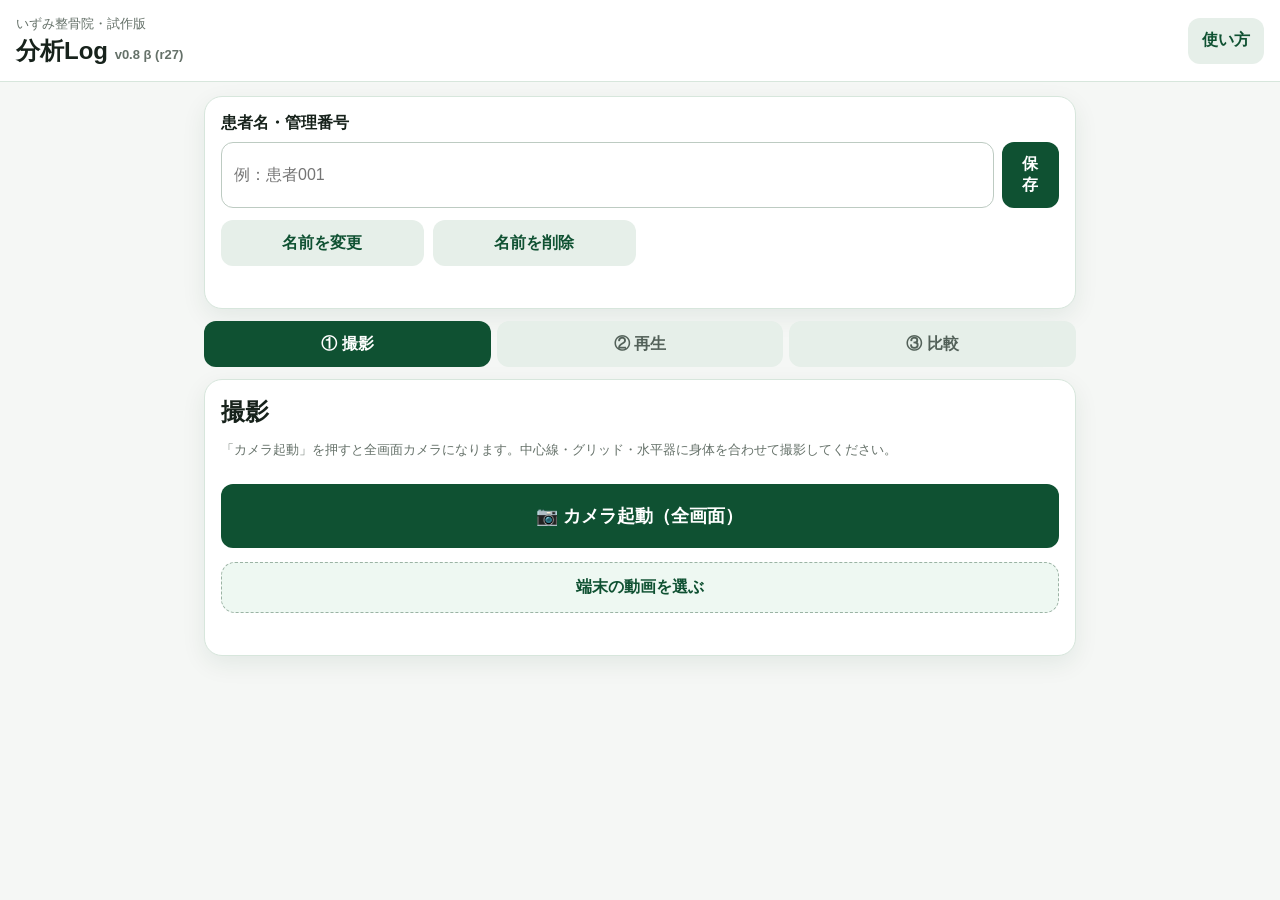
==== index .html @ 7aaed688 "Add files via upload" ====
<!doctype html>
<html lang="ja">
<head>
  <meta charset="utf-8">
  <meta name="viewport" content="width=device-width,initial-scale=1,viewport-fit=cover,maximum-scale=1">
  <meta name="theme-color" content="#0f5132">
  <title>分析Log v0.3</title>
  <style>
/* ===== 分析Log v0.3 ===== */
:root{
  --green:#0f5132;
  --green-soft:#e6efe9;
  --line:#d7e6dc;
  --bg:#f5f7f5;
  --ink:#17221b;
  --muted:#657169;
  --red:#c9362b;
  --guide:#ffed00;      /* 中心線（黄色） */
  --grid:rgba(255,255,255,.55); /* 補助グリッド */
}
*{box-sizing:border-box}
html,body{overscroll-behavior:none}
body{margin:0;font-family:-apple-system,BlinkMacSystemFont,"Yu Gothic",sans-serif;background:var(--bg);color:var(--ink)}

header{position:sticky;top:0;z-index:5;display:flex;justify-content:space-between;align-items:center;
  padding:14px 16px;background:#fff;border-bottom:1px solid var(--line)}
header small{color:var(--muted)}
h1{margin:2px 0 0;font-size:24px}
h1 span{font-size:13px;color:var(--muted)}
h2{margin:0 0 6px}
h3{margin:0}

button{border:0;border-radius:12px;padding:12px 14px;min-height:46px;background:var(--green);color:#fff;font-weight:700;font:inherit;font-weight:700;cursor:pointer}
button:disabled{opacity:.45}
.sub{background:var(--green-soft);color:var(--green)}
.red{background:var(--red)}
.full{width:100%;margin:12px 0 0}
.big{min-height:64px;font-size:18px}

/* 全画面カメラ */
.camView{position:fixed;inset:0;z-index:20;background:#000;display:flex;flex-direction:column;color:#fff}
.camView[hidden]{display:none}
.camStage{position:relative;flex:1;min-height:0;overflow:hidden;background:#000}
.camStage video{width:100%;height:100%;object-fit:contain;display:block}
.camTools{padding:12px;padding-bottom:calc(12px + env(safe-area-inset-bottom));background:#0f1a13;border-top:1px solid #24352b}
.camTools .segmented>span{color:#9db3a6}
.camTools .segmented button{background:#1b2a21;color:#cfe6d8}
.camTools .segmented button.on{background:var(--green);color:#fff}
.camTools .sub{background:#1b2a21;color:#cfe6d8}
.camTools #levelToggle.on{background:var(--green);color:#fff}

/* 全画面プレイヤー */
.playView{position:fixed;inset:0;z-index:20;background:#000;display:flex;flex-direction:column;color:#fff}
.playView[hidden]{display:none}
.playView .camStage video{width:100%;height:100%;object-fit:contain;background:#000}
.playCtrls{display:flex;align-items:center;gap:8px;margin-bottom:10px}
.playCtrls .spd{margin:0;color:#cfe6d8;font-size:13px;display:flex;align-items:center;gap:6px;white-space:nowrap}
.playCtrls .spd select{width:auto;padding:8px}
.playCtrls .sub{flex:1;background:#1b2a21;color:#cfe6d8}
.time{font-variant-numeric:tabular-nums;font-weight:700}

/* 全画面比較 */
.compareView{position:fixed;inset:0;z-index:20;background:#0b120e;display:flex;flex-direction:column;color:#fff}
.compareView[hidden]{display:none}
.compareFS{flex:1;min-height:0;display:flex;gap:6px;padding:8px}
.compareFS[hidden],.ovStage[hidden],.swStage[hidden]{display:none}
.cmpBody{flex:1;min-height:0;position:relative;display:flex}
.cmpBody>[data-view]{flex:1;min-height:0}

/* 重ね（透過） */
.ovStage{position:relative;background:#000;margin:8px;border-radius:10px;overflow:hidden}
.ovStage img{position:absolute;inset:0;width:100%;height:100%;object-fit:contain}
#ovAfter{opacity:.5}
.ovCtrl{display:flex;align-items:center;gap:10px;margin-bottom:8px;color:#cfe6d8;font-weight:700;font-size:13px}
#ovSlider{-webkit-appearance:none;appearance:none;flex:1;height:34px;background:transparent}
#ovSlider::-webkit-slider-runnable-track{height:6px;border-radius:6px;background:#2b3d33}
#ovSlider::-webkit-slider-thumb{-webkit-appearance:none;width:28px;height:28px;margin-top:-11px;border-radius:50%;background:var(--green);border:3px solid #fff}
#ovSlider::-moz-range-thumb{width:28px;height:28px;border-radius:50%;background:var(--green);border:3px solid #fff}

/* スライダー比較 */
.swStage{position:relative;background:#000;margin:8px;border-radius:10px;overflow:hidden;touch-action:none}
.swStage img{position:absolute;inset:0;width:100%;height:100%;object-fit:contain}
#swAfter{clip-path:inset(0 50% 0 0)}
.swHandle{position:absolute;top:0;bottom:0;left:50%;width:3px;background:#fff;transform:translateX(-50%);box-shadow:0 0 0 1px rgba(0,0,0,.4)}
.swHandle span{position:absolute;top:50%;left:50%;transform:translate(-50%,-50%);background:#fff;color:var(--green);font-weight:900;border-radius:999px;width:36px;height:36px;display:grid;place-items:center;box-shadow:0 1px 4px rgba(0,0,0,.4)}
.swTag{position:absolute;top:8px;padding:2px 8px;border-radius:8px;background:rgba(0,0,0,.6);color:#fff;font-size:12px;font-weight:700}
.swTagL{left:8px}
.swTagR{right:8px}
.cmpCtrl{padding:10px 12px;padding-bottom:calc(10px + env(safe-area-inset-bottom));background:#0f1a13;border-top:1px solid #24352b}
.compareFS figure{flex:1;min-width:0;margin:0;display:flex;flex-direction:column}
.compareFS figcaption{text-align:center;font-weight:700;padding:4px;font-size:13px;color:#cfe6d8}
.compareFS figcaption span{color:#7fd6a3;font-size:12px}
.fsImg{flex:1;min-height:0;position:relative;background:#000;border-radius:10px;display:grid;place-items:center;overflow:hidden}
.fsImg img{width:100%;height:100%;object-fit:contain;display:none}
.fsImg span{color:#6b7d72}
.fsHint{text-align:center;color:#7f9488;margin:0 0 8px}

main{width:min(900px,100%);margin:auto;padding:14px 14px 80px}
.card{background:#fff;border:1px solid var(--line);border-radius:18px;padding:16px;margin-bottom:12px;box-shadow:0 8px 24px rgba(14,61,37,.08)}
label{display:block;font-weight:700;margin:0 0 8px}
.row{display:flex;gap:8px}
input,select,textarea{width:100%;border:1px solid #bdcbc2;border-radius:12px;padding:12px;font:inherit;background:#fff}
.msg{color:var(--green);font-size:13px;min-height:18px;margin:8px 0 0}
.hint{color:var(--muted);font-size:12px;margin:8px 0}
p{color:var(--muted);font-size:13px}

nav#tabs{display:grid;grid-template-columns:repeat(3,1fr);gap:6px;margin-bottom:12px}
.tab{background:var(--green-soft);color:#536159}
.tab.active{background:var(--green);color:#fff}

.panel{display:none}
.panel.active{display:block}

/* ステージ（動画・カメラ・画像の枠） */
.stage{position:relative;overflow:hidden;border-radius:16px;background:#111;aspect-ratio:3/4;max-height:62vh}
.stage video{width:100%;height:100%;object-fit:contain;display:block}
.overlay{position:absolute;left:10px;right:10px;bottom:12px;background:rgba(0,0,0,.65);color:#fff;padding:8px;border-radius:10px;text-align:center;font-size:13px}

/* ガイド（中心線・グリッド）共通。JSで .guides の中に線を描画 */
.guides{position:absolute;inset:0;pointer-events:none}
.guides .gl{position:absolute;background:var(--grid)}
.guides .gl.v{top:0;width:1px;height:100%}
.guides .gl.h{left:0;height:1px;width:100%}
.guides .center{background:var(--guide);box-shadow:0 0 0 .5px rgba(0,0,0,.35)}
.guides .center.v{width:2px}
.guides .center.h{height:2px}
.guides .knob{position:absolute;width:14px;height:14px;border-radius:50%;background:var(--guide);border:2px solid #111}

.grid{display:grid;grid-template-columns:repeat(2,1fr);gap:9px;margin-top:12px}
.capDate{text-align:center;font-weight:700;color:var(--green);font-size:12px;margin:0 0 8px;min-height:16px}
.tapHint{display:inline-block;margin-top:2px;color:var(--green);font-weight:700}
.filterRow{display:flex;align-items:center;gap:8px;font-weight:700;font-size:13px;color:var(--muted);margin:0 0 8px}
.filterRow input{width:20px;height:20px}
.shot .who{color:var(--green);font-weight:700}

.segmented{display:flex;align-items:center;gap:6px;margin-top:12px;flex-wrap:wrap}
.segmented>span{font-weight:700;font-size:13px;color:var(--muted);margin-right:2px}
.segmented button{flex:1;min-width:64px;min-height:40px;padding:8px;background:var(--green-soft);color:var(--green)}
.segmented button.on{background:var(--green);color:#fff}

.upload{display:block;margin-top:14px;padding:14px;border:1px dashed #9bb3a4;border-radius:14px;text-align:center;background:#eef8f2;color:var(--green);font-weight:700}
.levelBadge{position:absolute;top:8px;right:10px;background:rgba(0,0,0,.6);color:#fff;font-weight:700;font-size:13px;padding:3px 8px;border-radius:8px;font-variant-numeric:tabular-nums}
#levelToggle.on{background:var(--green);color:#fff}
.upload input{display:none}

.shotsHead{display:flex;justify-content:space-between;align-items:center;margin-top:18px}
.pill{background:var(--green-soft);color:var(--green);border-radius:999px;padding:4px 10px;font-size:12px;font-weight:700}
.shots{display:grid;grid-template-columns:repeat(2,1fr);gap:10px;margin-top:6px}
.shot{border:1px solid var(--line);border-radius:14px;padding:8px;background:#f9fbfa}
.shot img{width:100%;height:min(38vh,300px);object-fit:contain;background:#111;border-radius:10px;display:block;cursor:pointer}
.shot .cap{margin:6px 0;font-size:12px;color:var(--muted)}
.shot .edited{color:var(--green);font-weight:700}
.shotBtns{display:grid;grid-template-columns:1fr 1fr;gap:6px}
.shotBtns button{min-height:38px;padding:7px;font-size:12px}
.shotBtns .editBtn{grid-column:1/-1;background:var(--green)}
.shotBtns .delete{grid-column:1/-1;background:#f4e7e5;color:#a52b23}

.compare{display:grid;grid-template-columns:1fr 1fr;gap:10px}
.compare h3{text-align:center;margin-bottom:6px}
.photo{aspect-ratio:3/4;background:#eef1ef;border-radius:14px;display:grid;place-items:center;overflow:hidden;margin-bottom:8px}
.photo img{width:100%;height:100%;object-fit:contain;display:none}
.compare button{width:100%}

dialog{width:min(500px,calc(100% - 28px));border:0;border-radius:18px;padding:20px}
dialog::backdrop{background:rgba(0,0,0,.4)}

/* ===== 編集モード（全画面） ===== */
.editor{position:fixed;inset:0;z-index:20;background:#0b120e;color:#fff;display:flex;flex-direction:column}
.editor[hidden]{display:none}   /* 非表示のときは必ず隠す（display:flexより優先させる） */
.editorBar{display:flex;align-items:center;justify-content:space-between;gap:8px;padding:10px 12px;
  padding-top:calc(10px + env(safe-area-inset-top));background:#0f1a13;border-bottom:1px solid #24352b}
.editorBar #edTitle{font-weight:700}
.editStage{position:relative;flex:1;min-height:42vh;overflow:hidden;background:#000;touch-action:none}
.editImgWrap{position:absolute;inset:0;display:grid;place-items:center;will-change:transform}
.editImgWrap img{max-width:100%;max-height:100%;-webkit-user-select:none;user-select:none;pointer-events:none}
.editStage .guides .center{cursor:grab}
.measureLayer{position:absolute;inset:0;pointer-events:none;overflow:visible}
.measureLayer line{stroke:#39d353;stroke-width:2}
.measureLayer circle{fill:#39d353;stroke:#0b120e;stroke-width:2}
#drawLayer line,#drawLayer polyline,#drawLayer path,#drawLayer circle,#drawLayer ellipse{fill:none}
#drawLayer text{font-weight:700}
#aiLayer line{stroke:#0a84ff;stroke-width:3;stroke-linecap:round;opacity:.9}
#aiLayer circle{fill:#ffd60a;stroke:#0a84ff;stroke-width:2}
.aiRow{display:grid;grid-template-columns:repeat(2,1fr);gap:8px;margin:10px 0}
.aiRow .span2{grid-column:1/-1}
.aiRow #aiEdit.on{background:var(--green);color:#fff}
#aiLayer .handle{fill:#fff;stroke:#0a84ff;stroke-width:3}
.aiRow button{min-height:44px;padding:8px;font-size:14px}
.aiOut{background:#12241a;border:1px solid #24352b;border-radius:12px;padding:10px 12px;margin-bottom:8px;color:#eafff0;font-size:13px;line-height:1.7;max-height:20vh;overflow-y:auto}
.aiOut[hidden]{display:none}
.aiOut b{color:#7fd6a3}
.aiOut .note{display:block;margin-top:6px;color:#9db3a6;font-size:11px;font-weight:400}
.aiOut .warn{display:block;margin-bottom:6px;padding:6px 8px;border-radius:8px;background:#3a2a12;color:#ffd60a;font-size:12px}
.drawOpts{display:flex;align-items:center;gap:8px;flex-wrap:wrap;margin:8px 0}
.drawOpts .sw{width:30px;height:30px;border-radius:50%;border:2px solid #24352b;box-sizing:border-box}
.drawOpts .sw.on{border-color:#fff;box-shadow:0 0 0 2px var(--green)}
.drawOpts #drawWidth{width:auto;padding:8px}
.drawOpts .sub{flex:1;min-width:80px}
.measureOut{margin:6px 0;min-height:20px;color:#eafff0;font-weight:700;background:#12241a;border:1px solid #24352b;border-radius:10px;padding:8px 10px;text-align:center}
.measureOut:empty{display:none}
.editorTools{padding:12px;padding-bottom:calc(12px + env(safe-area-inset-bottom));background:#0f1a13;border-top:1px solid #24352b;max-height:52vh;overflow-y:auto}
.editorTools .segmented>span{color:#9db3a6}
.editorTools .segmented button{background:#1b2a21;color:#cfe6d8}
.editorTools .segmented button.on{background:var(--green);color:#fff}
.editorTools .grid{grid-template-columns:repeat(3,1fr)}
.editorTools .sub{background:#1b2a21;color:#cfe6d8}
.editorTools .hint{color:#9db3a6}
.editorTools .msg{color:#7fd6a3}

@media(min-width:700px){
  .stage{aspect-ratio:16/9}
  .grid{grid-template-columns:repeat(4,1fr)}
  .shots{grid-template-columns:repeat(4,1fr)}
  .editorTools{max-width:900px;margin:0 auto;width:100%}
}
@media (prefers-reduced-motion: reduce){*{transition:none!important}}

/* ===== レポート（印刷・PDF） ===== */
.reportView{position:fixed;inset:0;z-index:22;background:#3a423d;display:flex;flex-direction:column}
.reportView[hidden]{display:none}
.reportScroll{flex:1;min-height:0;overflow-y:auto;padding:14px;-webkit-overflow-scrolling:touch}
.reportPage{width:min(760px,100%);margin:0 auto;background:#fff;color:#111;border-radius:8px;padding:22px 24px;box-shadow:0 8px 30px rgba(0,0,0,.35)}
.rHead{display:flex;justify-content:space-between;align-items:flex-start;gap:12px;border-bottom:2px solid var(--green);padding-bottom:10px;margin-bottom:16px}
.rClinic{font-size:13px;color:#555;font-weight:700}
.rHead h1{font-size:21px;margin:2px 0 0;color:var(--green)}
.rMeta{font-size:13px;text-align:right;line-height:1.9;color:#333}
.rImgs{display:flex;gap:14px}
.rImgs figure{flex:1;min-width:0;margin:0}
.rImgs figcaption{font-weight:700;font-size:13px;margin-bottom:5px;color:#111}
.rImgs figcaption span{color:#666;font-weight:400;font-size:11px}
.rBox{position:relative;background:#f0f2f0;border:1px solid #ddd;border-radius:6px;display:grid;place-items:center;overflow:hidden;aspect-ratio:3/4}
.rBox img{width:100%;height:100%;object-fit:contain;display:none}
.rBox span{color:#999;font-size:12px}
.rSec{margin-top:16px}
.rSec h2{font-size:14px;color:var(--green);border-left:4px solid var(--green);padding-left:8px;margin:0 0 8px}
.rCols{display:flex;gap:14px}
.rCols>div{flex:1;min-width:0}
.rCols h3{font-size:12px;margin:0 0 4px;color:#444}
.rAi{font-size:12px;line-height:1.8;color:#222;background:#f6f8f6;border:1px solid #e2e8e4;border-radius:6px;padding:8px 10px;min-height:40px}
.rAi b{color:var(--green)}
.rAi .note,.rAi .warn{display:block;color:#777;font-size:10px;margin-top:4px}
.rMemo{font-size:13px;line-height:1.9;color:#222;white-space:pre-wrap;border:1px solid #e2e8e4;border-radius:6px;padding:10px;min-height:60px;margin:0}
.rFoot{margin-top:16px;padding-top:8px;border-top:1px solid #ddd;font-size:10px;color:#888;text-align:center}
.bkHead{margin-top:22px;padding-top:16px;border-top:1px solid var(--line)}

@media print{
  body>*:not(#reportView){display:none!important}
  .noprint{display:none!important}
  .reportView{position:static!important;display:block!important;background:#fff}
  .reportScroll{overflow:visible!important;padding:0!important}
  .reportPage{width:100%!important;box-shadow:none!important;border-radius:0!important;padding:0!important}
  .rBox{aspect-ratio:auto;height:78mm}
  @page{margin:12mm}
}

/* cm基準の表示と入力欄 */
.scaleBar{display:flex;align-items:center;justify-content:space-between;gap:8px;margin:8px 0;font-size:12px;font-weight:700;color:#9db3a6}
.scaleBar.on{color:#7fd6a3}
.scaleBar button{min-height:34px;padding:6px 10px;font-size:12px;flex:0 0 auto}
.scaleInput{background:#12241a;border:1px solid var(--green);border-radius:12px;padding:10px 12px;margin-bottom:8px}
.scaleInput[hidden]{display:none}
.scaleInput label{color:#eafff0;font-size:13px}
.scaleInput .row{align-items:center;gap:6px}
.scaleInput input{flex:1;min-width:80px}
.scaleInput .unit{color:#cfe6d8;font-weight:700}
.scaleInput button{flex:0 0 auto;min-height:44px}
.scaleInput .hint{color:#9db3a6;margin:6px 0 0}

/* 患者履歴 */
.historyView{position:fixed;inset:0;z-index:21;background:#0b120e;color:#fff;display:flex;flex-direction:column}
.historyView[hidden]{display:none}
.histPick{padding:10px 12px;background:#0f1a13;border-bottom:1px solid #24352b}
.histPick select{background:#1b2a21;color:#fff;border-color:#2b3d33}
.histBody{flex:1;min-height:0;overflow-y:auto;padding:12px;-webkit-overflow-scrolling:touch}
.histDay{margin-bottom:18px}
.histDate{position:sticky;top:-12px;background:#0b120e;padding:6px 0;font-weight:700;color:#7fd6a3;font-size:14px;border-bottom:1px solid #24352b;margin-bottom:8px}
.histDate span{color:#9db3a6;font-weight:400;font-size:12px;margin-left:6px}
.histRow{display:grid;grid-template-columns:repeat(auto-fill,minmax(120px,1fr));gap:10px}
.histItem{background:#12241a;border:1px solid #24352b;border-radius:12px;padding:8px}
.histItem img{width:100%;height:150px;object-fit:contain;background:#000;border-radius:8px;display:block;cursor:pointer}
.histItem .t{font-size:11px;color:#9db3a6;margin:6px 0 6px;text-align:center}
.histItem .bs{display:grid;grid-template-columns:1fr 1fr;gap:6px}
.histItem .bs button{min-height:36px;padding:6px;font-size:12px}
.histEmpty{color:#9db3a6;text-align:center;padding:30px 10px}
.histBadge{display:inline-block;background:var(--green);color:#fff;border-radius:6px;font-size:10px;padding:1px 6px;margin-left:4px}

</style>
</head>
<body>
  <header>
    <div>
      <small>いずみ整骨院・試作版</small>
      <h1>分析Log <span>v0.8 β (r27)</span></h1>
    </div>
    <button id="help" class="sub">使い方</button>
  </header>

  <main>
    <!-- 患者 -->
    <section class="card">
      <label for="patient">患者名・管理番号</label>
      <div class="row">
        <input id="patient" list="patientList" placeholder="例：患者001" autocomplete="off">
        <button id="savePatient">保存</button>
      </div>
      <datalist id="patientList"></datalist>
      <div class="grid">
        <button id="renamePatient" class="sub">名前を変更</button>
        <button id="deletePatient" class="sub">名前を削除</button>
      </div>
      <p id="patientMsg" class="msg"></p>
    </section>

    <!-- タブ -->
    <nav id="tabs">
      <button class="tab active" data-id="record">① 撮影</button>
      <button class="tab" data-id="review">② 再生</button>
      <button class="tab" data-id="compare">③ 比較</button>
    </nav>

    <!-- ① 撮影 -->
    <section id="record" class="panel active card">
      <h2>撮影</h2>
      <p>「カメラ起動」を押すと全画面カメラになります。中心線・グリッド・水平器に身体を合わせて撮影してください。</p>
      <button id="startCamera" class="full big">📷 カメラ起動（全画面）</button>
      <label class="upload">端末の動画を選ぶ
        <input id="upload" type="file" accept="video/*" capture="environment">
      </label>
      <p id="recordMsg" class="msg"></p>
    </section>

    <!-- ② 再生 -->
    <section id="review" class="panel card">
      <h2>再生・静止画切り出し</h2>
      <div id="reviewStage" class="stage">
        <video id="video" controls playsinline preload="auto"></video>
      </div>
      <button id="openPlay" class="full big">▶ 全画面で再生・切り出し</button>
      <p class="hint">下の再生バーを指でなぞると場面を選べます。細かい調整は「1コマ戻す／進める」で。</p>
      <label>再生速度
        <select id="speed">
          <option value=".25">0.25倍</option>
          <option value=".5">0.5倍</option>
          <option value=".75">0.75倍</option>
          <option value="1" selected>1.0倍</option>
        </select>
      </label>
      <div class="grid">
        <button id="back" class="sub">◀ 1コマ戻す</button>
        <button id="forward" class="sub">1コマ進める ▶</button>
      </div>
      <button id="captureBtn" class="full">この場面を静止画に追加</button>
      <canvas id="canvas" hidden></canvas>
      <p id="reviewMsg" class="msg"></p>
    </section>

    <!-- ③ 比較 -->
    <section id="compare" class="panel card">
      <h2>Before / After</h2>
      <p>下の一覧の「Before」「After」から設定できます。編集した画像はそのまま反映されます。</p>
      <div class="compare">
        <div>
          <h3>Before</h3>
          <div class="photo"><img id="before" alt="Before"><span id="beforeEmpty">画像なし</span></div>
          <p id="beforeCap" class="capDate"></p>
          <button id="dlBefore" class="sub" disabled>画像を保存</button>
        </div>
        <div>
          <h3>After</h3>
          <div class="photo"><img id="after" alt="After"><span id="afterEmpty">画像なし</span></div>
          <p id="afterCap" class="capDate"></p>
          <button id="dlAfter" class="sub" disabled>画像を保存</button>
        </div>
      </div>
      <button id="swap" class="sub full">左右を入れ替える</button>
      <button id="openCompareFS" class="full big">⛶ 全画面で比較する</button>
      <button id="openReport" class="full big">📄 レポートを作る（印刷・PDF）</button>
      <button id="openHistory" class="full big">📁 患者の履歴を見る</button>
      <label for="memo">所見メモ
        <textarea id="memo" rows="5" placeholder="例：右肩の挙上が改善"></textarea>
      </label>
      <button id="saveMemo">メモを保存</button>
      <p id="memoMsg" class="msg"></p>

      <div class="shotsHead">
        <h3>切り出した静止画</h3>
        <span id="shotCount" class="pill">0枚</span>
      </div>
      <p class="hint">画像をタップすると編集画面が開きます。撮影のたびに下へ貯まっていきます。</p>
      <label class="filterRow"><input type="checkbox" id="filterPatient"> 上の患者名と一致するものだけ表示</label>
      <div id="shotGallery" class="shots"></div>
      <button id="clearShots" class="sub full">一覧を空にする</button>

      <h3 class="bkHead">バックアップ</h3>
      <p>すべての静止画・設定をファイルに書き出せます。端末を替えるときや、消えてしまう前の保険にお使いください。</p>
      <button id="exportAll" class="full">💾 ファイルに書き出す</button>
      <label class="upload">📂 ファイルから読み込む
        <input id="importAll" type="file" accept="application/json,.json">
      </label>
      <p id="backupMsg" class="msg"></p>
    </section>
  </main>

  <!-- 全画面プレイヤー（再生・切り出し） -->
  <div id="playView" class="playView" hidden>
    <div class="editorBar top">
      <button id="playClose" class="sub">閉じる</button>
      <span>再生・切り出し</span>
      <span id="playTime" class="time">0:00.00</span>
    </div>
    <div id="playStage" class="camStage"></div>
    <div class="camTools">
      <div class="playCtrls">
        <label class="spd">速度
          <select id="speed2">
            <option value=".25">0.25倍</option>
            <option value=".5">0.5倍</option>
            <option value=".75">0.75倍</option>
            <option value="1" selected>1.0倍</option>
          </select>
        </label>
        <button id="back2" class="sub">◀ 1コマ</button>
        <button id="forward2" class="sub">1コマ ▶</button>
      </div>
      <button id="capture2" class="full big">■ この場面を切り出し</button>
      <p id="play2Msg" class="msg"></p>
    </div>
  </div>

  <!-- 患者履歴 -->
  <div id="historyView" class="historyView" hidden>
    <div class="editorBar top">
      <button id="historyClose" class="sub">閉じる</button>
      <span>患者の履歴</span>
      <span id="historyCount" class="time"></span>
    </div>
    <div class="histPick">
      <select id="histPatient" aria-label="患者を選ぶ"></select>
    </div>
    <div id="histBody" class="histBody"></div>
    <p class="hint fsHint">画像をタップ → Before / After に設定できます</p>
  </div>

  <!-- レポート（印刷・PDF） -->
  <div id="reportView" class="reportView" hidden>
    <div class="editorBar top noprint">
      <button id="reportClose" class="sub">閉じる</button>
      <button id="editClinic" class="sub">院名</button>
      <button id="reportPrint">印刷 / PDF</button>
    </div>
    <div class="reportScroll">
      <div class="reportPage">
        <header class="rHead">
          <div>
            <div class="rClinic" id="rClinic">いずみ整骨院</div>
            <h1>姿勢分析レポート</h1>
          </div>
          <div class="rMeta">
            <div>患者名：<b id="rPatient">—</b></div>
            <div>作成日：<span id="rDate"></span></div>
          </div>
        </header>
        <section class="rImgs">
          <figure>
            <figcaption>Before <span id="rBeforeDate"></span></figcaption>
            <div class="rBox"><img id="rBefore" alt=""><span id="rBeforeNone">画像なし</span></div>
          </figure>
          <figure>
            <figcaption>After <span id="rAfterDate"></span></figcaption>
            <div class="rBox"><img id="rAfter" alt=""><span id="rAfterNone">画像なし</span></div>
          </figure>
        </section>
        <section class="rSec" id="rAiSec">
          <h2>姿勢の計測結果</h2>
          <div class="rCols">
            <div><h3>Before</h3><div class="rAi" id="rBeforeAi">—</div></div>
            <div><h3>After</h3><div class="rAi" id="rAfterAi">—</div></div>
          </div>
        </section>
        <section class="rSec">
          <h2>所見・コメント</h2>
          <p class="rMemo" id="rMemo">—</p>
        </section>
        <footer class="rFoot">分析Log で作成／計測値はAIによる推定を含みます</footer>
      </div>
    </div>
  </div>

  <!-- 全画面比較 -->
  <div id="compareView" class="compareView" hidden>
    <div class="editorBar top">
      <button id="compareClose" class="sub">閉じる</button>
      <span>Before / After</span>
      <button id="compareSwap" class="sub">入替</button>
    </div>
    <div class="segmented" data-target="cmp">
      <span>表示</span>
      <button data-cmp="side" class="on">横並び</button>
      <button data-cmp="overlay">重ね</button>
      <button data-cmp="slider">スライダー</button>
    </div>
    <div class="cmpBody">
      <!-- 横並び -->
      <div class="compareFS" data-view="side">
        <figure>
          <figcaption>Before <span id="beforeCapFS"></span></figcaption>
          <div class="fsImg"><img id="beforeFS" alt="Before"><span id="beforeFSEmpty">画像なし</span></div>
        </figure>
        <figure>
          <figcaption>After <span id="afterCapFS"></span></figcaption>
          <div class="fsImg"><img id="afterFS" alt="After"><span id="afterFSEmpty">画像なし</span></div>
        </figure>
      </div>
      <!-- 重ね（透過） -->
      <div class="ovStage" data-view="overlay" hidden>
        <img id="ovBefore" alt="Before">
        <img id="ovAfter" alt="After">
      </div>
      <!-- スライダー -->
      <div id="swStage" class="swStage" data-view="slider" hidden>
        <img id="swBefore" alt="Before">
        <img id="swAfter" alt="After">
        <div id="swHandle" class="swHandle"><span>‹ ›</span></div>
        <span class="swTag swTagL">Before</span>
        <span class="swTag swTagR">After</span>
      </div>
    </div>
    <div class="cmpCtrl">
      <div id="ovCtrl" class="ovCtrl" hidden>
        <span>Before</span>
        <input id="ovSlider" type="range" min="0" max="100" value="50">
        <span>After</span>
      </div>
      <p class="hint fsHint" id="cmpHint">横並び以外は、撮影の構図がそろっているほどきれいに重なります</p>
    </div>
  </div>

  <!-- 全画面カメラ -->
  <div id="camView" class="camView" hidden>
    <div class="editorBar top">
      <button id="camClose" class="sub">閉じる</button>
      <span id="camTitle">撮影</span>
      <button id="switchCamera" class="sub">前後</button>
    </div>
    <div id="camStage" class="camStage">
      <video id="camera" autoplay muted playsinline></video>
      <div id="recordGuides" class="guides"></div>
      <div id="cameraMsg" class="overlay">準備中…</div>
    </div>
    <div class="camTools">
      <div class="segmented" data-target="record">
        <span>ガイド</span>
        <button data-grid="off">なし</button>
        <button data-grid="center" class="on">中心線</button>
        <button data-grid="3">3×3</button>
        <button data-grid="5">5×5</button>
        <button data-grid="8">8×8</button>
        <button data-grid="16">16×16</button>
      </div>
      <button id="levelToggle" class="sub full">水平器：OFF</button>
      <div class="grid">
        <button id="startRec" class="red">● 録画開始</button>
        <button id="stopRec" class="sub" disabled>■ 録画停止</button>
      </div>
    </div>
  </div>

  <!-- 編集モード（全画面オーバーレイ） -->
  <div id="editor" class="editor" hidden>
    <div class="editorBar top">
      <button id="edClose" class="sub">戻る</button>
      <span id="edTitle">編集</span>
      <button id="edSave">保存</button>
    </div>

    <div id="editStage" class="editStage">
      <div id="editImgWrap" class="editImgWrap"><img id="editImg" alt="編集中の画像"></div>
      <div id="editGuides" class="guides"></div>
      <svg id="aiLayer" class="measureLayer"></svg>
      <svg id="drawLayer" class="measureLayer"></svg>
      <svg id="measureLayer" class="measureLayer"></svg>
    </div>

    <div class="editorTools">
      <div class="segmented" data-target="edit">
        <span>グリッド</span>
        <button data-grid="off">なし</button>
        <button data-grid="center" class="on">中心線</button>
        <button data-grid="3">3×3</button>
        <button data-grid="5">5×5</button>
        <button data-grid="8">8×8</button>
        <button data-grid="16">16×16</button>
      </div>
      <div class="segmented" data-target="measure">
        <span>測定</span>
        <button data-m="off" class="on">なし</button>
        <button data-m="tilt">左右差</button>
        <button data-m="dist">距離</button>
        <button data-m="angle">角度</button>
        <button data-m="scale">基準登録</button>
      </div>
      <p id="measureOut" class="measureOut"></p>
      <div class="segmented" data-target="draw">
        <span>描画</span>
        <button data-d="off" class="on">なし</button>
        <button data-d="free">自由線</button>
        <button data-d="line">直線</button>
        <button data-d="hline">水平</button>
        <button data-d="vline">垂直</button>
        <button data-d="arrow">矢印</button>
        <button data-d="circle">円</button>
        <button data-d="text">文字</button>
      </div>
      <div class="drawOpts">
        <span class="sw on" data-color="#ff3b30" style="background:#ff3b30"></span>
        <span class="sw" data-color="#0a84ff" style="background:#0a84ff"></span>
        <span class="sw" data-color="#30d158" style="background:#30d158"></span>
        <span class="sw" data-color="#ffd60a" style="background:#ffd60a"></span>
        <span class="sw" data-color="#ffffff" style="background:#fff"></span>
        <span class="sw" data-color="#111111" style="background:#111"></span>
        <select id="drawWidth" aria-label="線の太さ">
          <option value="3">細</option>
          <option value="6" selected>中</option>
          <option value="11">太</option>
        </select>
        <button id="drawUndo" class="sub">1つ戻す</button>
        <button id="drawClear" class="sub">全消去</button>
      </div>
      <div class="aiRow">
        <button id="aiRun" class="span2">🤖 AIで姿勢を解析</button>
        <button id="aiEdit" class="sub">✋ 点を修正</button>
        <button id="aiScale" class="sub">cm基準を登録</button>
        <button id="aiToggle" class="sub">骨格の表示</button>
        <button id="aiClear" class="sub">解析を消す</button>
      </div>
      <div id="scaleBar" class="scaleBar">
        <span id="scaleState">cm基準：未登録（px表示）</span>
        <button id="scaleClear" class="sub" hidden>基準を消す</button>
      </div>
      <div id="scaleInput" class="scaleInput" hidden>
        <label for="scaleCm">この2点の実際の長さ</label>
        <div class="row">
          <input id="scaleCm" type="number" inputmode="decimal" step="0.1" min="0.1" placeholder="例：160">
          <span class="unit">cm</span>
          <button id="scaleOk">登録</button>
          <button id="scaleCancel" class="sub">やめる</button>
        </div>
        <p class="hint">身長なら「頭のてっぺん」と「足の裏」をタップ→身長を入力</p>
      </div>
      <div id="aiOut" class="aiOut" hidden></div>
      <div class="grid">
        <button id="edZoomOut" class="sub">ズーム −</button>
        <button id="edZoomIn" class="sub">ズーム ＋</button>
        <button id="edReset" class="sub">リセット</button>
        <button id="edToBefore">Beforeへ</button>
        <button id="edToAfter">Afterへ</button>
      </div>
      <p class="hint" id="edHint">1本指＝移動 / 2本指＝拡大縮小 / 中心線ドラッグ / ダブルタップでリセット</p>
      <p id="edMsg" class="msg"></p>
    </div>
  </div>

  <dialog id="dialog">
    <h2>使い方</h2>
    <ol>
      <li>撮影、または端末の動画を選ぶ</li>
      <li>止めたい場面で「静止画を追加」</li>
      <li>画像をタップして中心線・グリッドで編集</li>
      <li>「Beforeへ」「Afterへ」で比較に反映</li>
    </ol>
    <button id="close" class="full">閉じる</button>
  </dialog>

  <script>
/* =========================================================
   分析Log v0.3
   - v0.2の全機能を保持（localStorageキーも同じ：既存データは残ります）
   - 追加：静止画の編集モード（中心線ドラッグ / グリッド / 移動 / ピンチズーム
     / ダブルタップでリセット / 保存 / Before・Afterへ反映）
   - 追加：撮影画面のガイド切替（なし / 中心線 / 3×3 / 5×5）
   =======================================================*/
(() => {
  "use strict";
  const $ = (id) => document.getElementById(id);
  const clamp = (n, lo, hi) => Math.max(lo, Math.min(hi, n));
  const toast = (id, text) => { const el = $(id); if (el) el.textContent = text; };

  // ---- 状態 ----
  // before/after は {img, date, time} で保持（撮影日時つき）。旧バージョンの文字列も読み込めるよう変換
  const parseSlot = (raw) => {
    if (!raw) return null;
    try { const o = JSON.parse(raw); return o && o.img ? o : (typeof o === "string" && o.startsWith("data:") ? { img: o } : null); }
    catch { return raw.startsWith("data:") ? { img: raw } : null; }
  };
  const s = {
    stream: null, rec: null, chunks: [], facing: "environment", url: null,
    before: parseSlot(localStorage.al_before),
    after: parseSlot(localStorage.al_after),
    shots: JSON.parse(localStorage.al_shots || "[]"),
    recGrid: localStorage.al_rec_grid || "center",
    level: false,
  };
  const saveSlot = (key) => { localStorage["al_" + key] = s[key] ? JSON.stringify(s[key]) : ""; };

  /* ---- 静止画の保存先（IndexedDB：容量が大きく、たくさん貯められる） ---- */
  const IDB = {
    db: null,
    open() {
      return new Promise((res, rej) => {
        const r = indexedDB.open("analysisLog", 1);
        r.onupgradeneeded = () => { const d = r.result; if (!d.objectStoreNames.contains("shots")) d.createObjectStore("shots", { keyPath: "id" }); };
        r.onsuccess = () => { IDB.db = r.result; res(r.result); };
        r.onerror = () => rej(r.error);
      });
    },
    store(mode) { return IDB.db.transaction("shots", mode).objectStore("shots"); },
    req(q) { return new Promise((res, rej) => { q.onsuccess = () => res(q.result); q.onerror = () => rej(q.error); }); },
    put(shot) { return IDB.req(IDB.store("readwrite").put(JSON.parse(JSON.stringify(shot)))); },
    del(id) { return IDB.req(IDB.store("readwrite").delete(id)); },
    clear() { return IDB.req(IDB.store("readwrite").clear()); },
    all() { return IDB.req(IDB.store("readonly").getAll()); },
  };
  let useIDB = false;
  const saveShotsLS = () => {
    try { localStorage.al_shots = JSON.stringify(s.shots); }
    catch (e) { toast("reviewMsg", "保存容量がいっぱいです。不要な静止画を削除してください。"); }
  };
  // 1枚だけ保存（編集・描画・解析のたびに呼ぶ）
  function saveShot(shot) {
    if (useIDB) IDB.put(shot).catch(() => toast("reviewMsg", "保存できませんでした"));
    else saveShotsLS();
  }
  const saveShots = () => { if (!useIDB) saveShotsLS(); };  // 一覧全体（旧方式のとき用）

  async function initStore() {
    try {
      if (!window.indexedDB) throw new Error("no idb");
      await IDB.open();
      useIDB = true;
      // これまでlocalStorageに入っていた画像を引き継ぐ
      const old = JSON.parse(localStorage.al_shots || "[]");
      if (old.length) {
        for (const sh of old) await IDB.put(sh);
        localStorage.removeItem("al_shots");   // 旧領域を解放
      }
      s.shots = (await IDB.all()) || [];
      s.shots.sort((a, b) => (a.date || 0) - (b.date || 0));
    } catch (e) {
      useIDB = false;                          // 使えない端末では従来どおり
      s.shots = JSON.parse(localStorage.al_shots || "[]");
    }
    s.shots.forEach((sh) => { if (sh.patient) addPatient(sh.patient); });   // 既存の名前を名簿に取り込む
    renderShots();
  }

  // ---- タブ切替 ----
  const openTab = (id) => {
    document.querySelectorAll(".tab").forEach((b) => b.classList.toggle("active", b.dataset.id === id));
    document.querySelectorAll(".panel").forEach((p) => p.classList.toggle("active", p.id === id));
  };
  document.querySelectorAll(".tab").forEach((b) => (b.onclick = () => openTab(b.dataset.id)));

  // ---- 患者名 ----
  // ---- 患者名（名簿・変更・削除） ----
  $("patient").value = localStorage.al_patient || "";
  let patients = [];
  try { patients = JSON.parse(localStorage.al_patients || "[]"); } catch (e) { patients = []; }
  const savePatients = () => { localStorage.al_patients = JSON.stringify(patients); };
  function renderPatientList() {
    const dl = $("patientList");
    dl.innerHTML = "";
    patients.filter(Boolean).sort().forEach((n) => { const o = document.createElement("option"); o.value = n; dl.appendChild(o); });
  }
  function addPatient(name) {
    const n = (name || "").trim();
    if (n && !patients.includes(n)) { patients.push(n); savePatients(); renderPatientList(); }
  }
  $("savePatient").onclick = () => {
    const n = $("patient").value.trim();
    localStorage.al_patient = n;
    addPatient(n);
    renderShots();
    toast("patientMsg", n ? `「${n}」を保存しました` : "名前を空にしました");
  };
  // 名前を変更：この患者の静止画すべての名前を付け替える
  $("renamePatient").onclick = () => {
    const old = $("patient").value.trim();
    if (!old) return toast("patientMsg", "先に変更したい名前を入力または選択してください");
    const neo = (prompt(`「${old}」を何に変更しますか？`, old) || "").trim();
    if (!neo || neo === old) return;
    let n = 0;
    s.shots.forEach((sh) => { if ((sh.patient || "") === old) { sh.patient = neo; saveShot(sh); n++; } });
    patients = patients.filter((p) => p !== old);
    if (!patients.includes(neo)) patients.push(neo);
    savePatients(); renderPatientList();
    $("patient").value = neo; localStorage.al_patient = neo;
    renderShots();
    toast("patientMsg", `「${neo}」に変更しました（静止画 ${n}枚も変更）`);
  };
  // 名前を削除：名簿から消す。画像を消すかは別途たずねる
  $("deletePatient").onclick = () => {
    const name = $("patient").value.trim();
    if (!name) return toast("patientMsg", "削除したい名前を入力または選択してください");
    const mine = s.shots.filter((sh) => (sh.patient || "") === name);
    if (!confirm(`「${name}」を名簿から削除します。よろしいですか？`)) return;
    patients = patients.filter((p) => p !== name);
    savePatients(); renderPatientList();
    if (mine.length && confirm(`この患者の静止画 ${mine.length}枚も削除しますか？

OK＝画像も削除する
キャンセル＝画像は残す`)) {
      const ids = new Set(mine.map((x) => x.id));
      s.shots = s.shots.filter((x) => !ids.has(x.id));
      if (useIDB) ids.forEach((id) => IDB.del(id).catch(() => {})); else saveShotsLS();
      toast("patientMsg", `「${name}」と静止画 ${mine.length}枚を削除しました`);
    } else {
      toast("patientMsg", `「${name}」を名簿から削除しました（静止画は残しています）`);
    }
    $("patient").value = ""; localStorage.al_patient = "";
    renderShots();
  };
  renderPatientList();

  /* =======================================================
     ガイド描画（撮影・編集で共用）
     mode: "off" | "center" | "3" | "5"
     vx,hy: 中心線の位置（0〜1）。撮影は中央固定、編集はドラッグで可変。
     =======================================================*/
  // グリッドの分割位置（"3"→1/3,2/3 / "8"→1/8..7/8 のように一般化）
  const gridFracs = (mode) => {
    const n = parseInt(mode, 10);
    if (!n || n < 2) return [];
    const a = []; for (let i = 1; i < n; i++) a.push(i / n); return a;
  };

  function drawGuides(el, mode, vx = 0.5, hy = 0.5, draggable = false) {
    el.innerHTML = "";
    if (mode === "off") return;
    const fracs = gridFracs(mode);
    const frag = document.createDocumentFragment();
    fracs.forEach((f) => {
      const v = document.createElement("div"); v.className = "gl v"; v.style.left = f * 100 + "%"; frag.appendChild(v);
      const h = document.createElement("div"); h.className = "gl h"; h.style.top = f * 100 + "%"; frag.appendChild(h);
    });
    const cv = document.createElement("div"); cv.className = "gl v center"; cv.style.left = vx * 100 + "%"; frag.appendChild(cv);
    const ch = document.createElement("div"); ch.className = "gl h center"; ch.style.top = hy * 100 + "%"; frag.appendChild(ch);
    if (draggable) {
      const k = document.createElement("div"); k.className = "knob";
      k.style.left = `calc(${vx * 100}% - 7px)`; k.style.top = `calc(${hy * 100}% - 7px)`;
      frag.appendChild(k);
    }
    el.appendChild(frag);
  }
  function setSegmented(target, mode) {
    document.querySelectorAll(`.segmented[data-target="${target}"] button`)
      .forEach((b) => b.classList.toggle("on", (b.dataset.grid ?? b.dataset.m ?? b.dataset.cmp) === mode));
  }

  // ---- 撮影ガイドの切替 ----
  let levelAngle = 0; // スマホの左右の傾き（度）

  const drawRecordGuides = () => {
    drawGuides($("recordGuides"), s.recGrid);
    if (s.level && s.recGrid !== "off") {
      const badge = document.createElement("div");
      badge.className = "levelBadge"; badge.id = "levelBadge";
      $("recordGuides").appendChild(badge);
    }
    updateLevelLine();
  };
  function updateLevelLine() {
    const h = $("recordGuides").querySelector(".center.h");
    const badge = $("levelBadge");
    if (!h) return;
    if (s.level) {
      const lv = Math.abs(levelAngle) <= 1;           // ±1°以内を水平とみなす
      h.style.transformOrigin = "center center";
      h.style.transform = `rotate(${-levelAngle}deg)`; // 実際の水平を示す（真の水平線）
      h.style.background = lv ? "#39d353" : "var(--guide)";
      h.style.height = "3px";
      if (badge) { badge.textContent = (lv ? "水平 " : "") + levelAngle.toFixed(0) + "°"; badge.style.color = lv ? "#39d353" : "#fff"; }
    } else {
      h.style.transform = ""; h.style.background = ""; h.style.height = "";
    }
  }
  document.querySelectorAll('.segmented[data-target="record"] button').forEach((b) => {
    b.onclick = () => { s.recGrid = b.dataset.grid; localStorage.al_rec_grid = s.recGrid; setSegmented("record", s.recGrid); drawRecordGuides(); };
  });

  // 水平器（傾きセンサー）
  function onMotion(e) {
    const a = e.accelerationIncludingGravity; if (!a) return;
    const ax = a.x || 0, ay = a.y || 0;
    if (Math.hypot(ax, ay) < 2) return;               // ほぼ水平置きのときは無視（数値が暴れるため）
    levelAngle = Math.atan2(ax, -ay) * 180 / Math.PI;
    updateLevelLine();
  }
  function setLevelBtn() { $("levelToggle").textContent = "水平器：" + (s.level ? "ON" : "OFF"); $("levelToggle").classList.toggle("on", s.level); }
  async function toggleLevel() {
    if (s.level) { window.removeEventListener("devicemotion", onMotion); s.level = false; setLevelBtn(); drawRecordGuides(); return; }
    try {
      if (typeof DeviceMotionEvent !== "undefined" && DeviceMotionEvent.requestPermission) {
        const perm = await DeviceMotionEvent.requestPermission();     // iOSは許可が必要
        if (perm !== "granted") { toast("recordMsg", "水平器を使うには「許可」を選んでください"); return; }
      }
      if (s.recGrid === "off") { s.recGrid = "center"; localStorage.al_rec_grid = "center"; setSegmented("record", "center"); }
      window.addEventListener("devicemotion", onMotion);
      s.level = true; setLevelBtn(); drawRecordGuides();
      toast("recordMsg", "水平器ON：横線が水平の目安です");
    } catch (err) { toast("recordMsg", "この端末では水平器を使えません"); }
  }
  $("levelToggle").onclick = toggleLevel;

  /* =======================================================
     ① 撮影・録画
     =======================================================*/
  async function stopStream() { if (s.stream) s.stream.getTracks().forEach((t) => t.stop()); }
  function openCamView() { $("camView").hidden = false; document.body.style.overflow = "hidden"; drawRecordGuides(); }
  function closeCamView() { $("camView").hidden = true; document.body.style.overflow = ""; }
  async function startCamera() {
    try {
      await stopStream();
      s.stream = await navigator.mediaDevices.getUserMedia({ video: { facingMode: { ideal: s.facing } }, audio: true });
      $("camera").srcObject = s.stream;
      $("startRec").disabled = false; $("stopRec").disabled = true;
      $("cameraMsg").textContent = "中心線・グリッド・水平器に身体を合わせてください";
      setTimeout(() => { $("cameraMsg").textContent = ""; }, 2500);
      openCamView();
    } catch (e) { toast("recordMsg", "カメラを起動できません：" + e.message); }
  }
  $("startCamera").onclick = startCamera;
  $("switchCamera").onclick = async () => { s.facing = s.facing === "environment" ? "user" : "environment"; await startCamera(); };
  $("camClose").onclick = async () => {
    if (s.rec && s.rec.state === "recording") s.rec.stop();
    await stopStream(); closeCamView();
  };

  function loadVideo(blob) {
    if (s.url) URL.revokeObjectURL(s.url);
    s.url = URL.createObjectURL(blob);
    $("video").src = s.url;   // 静止画一覧は消さずに貯めていく
  }
  $("startRec").onclick = () => {
    s.chunks = [];
    s.rec = new MediaRecorder(s.stream);
    s.rec.ondataavailable = (e) => e.data.size && s.chunks.push(e.data);
    s.rec.onstop = () => { loadVideo(new Blob(s.chunks, { type: s.rec.mimeType || "video/webm" })); closeCamView(); openTab("review"); };
    s.rec.start();
    $("startRec").disabled = true; $("stopRec").disabled = false;
    $("cameraMsg").textContent = "● 録画中";
  };
  $("stopRec").onclick = () => {
    if (s.rec && s.rec.state === "recording") s.rec.stop();   // onstopで再生画面へ移動
    $("startRec").disabled = false; $("stopRec").disabled = true;
    $("cameraMsg").textContent = "";
  };
  $("upload").onchange = (e) => { if (e.target.files[0]) { loadVideo(e.target.files[0]); openTab("review"); } };

  /* =======================================================
     ② 再生・静止画切り出し
     =======================================================*/
  const video = $("video");
  const setSpeed = (v) => { video.playbackRate = +v; $("speed").value = v; $("speed2").value = v; };
  $("speed").onchange = (e) => setSpeed(e.target.value);
  $("speed2").onchange = (e) => setSpeed(e.target.value);

  function step(delta) {
    if (!video.src) return toast("reviewMsg", "先に動画を選んでください");
    video.pause();
    video.currentTime = clamp(video.currentTime + delta, 0, video.duration || Infinity);
  }
  $("back").onclick = $("back2").onclick = () => step(-1 / 30);
  $("forward").onclick = $("forward2").onclick = () => step(1 / 30);

  const fmtTime = (t) => Math.floor(t / 60) + ":" + (t % 60).toFixed(2).padStart(5, "0");
  const pad = (n) => String(n).padStart(2, "0");
  const fmtDate = (ms) => {
    if (!ms) return "";
    const d = new Date(ms);
    return `${d.getFullYear()}/${pad(d.getMonth() + 1)}/${pad(d.getDate())} ${pad(d.getHours())}:${pad(d.getMinutes())}`;
  };

  function captureShot() {
    const v = video, c = $("canvas");
    if (!v.src || v.readyState < 2) { toast("reviewMsg", "動画を再生できる状態にしてください"); toast("play2Msg", "動画を再生できる状態にしてください"); return; }
    const k = Math.min(1, 1440 / Math.max(v.videoWidth, v.videoHeight));   // 容量を抑えるため長辺1440pxまで
    c.width = Math.round(v.videoWidth * k); c.height = Math.round(v.videoHeight * k);
    c.getContext("2d").drawImage(v, 0, 0, c.width, c.height);
    const shot = { id: Date.now() + Math.random(), data: c.toDataURL("image/jpeg", 0.85), time: v.currentTime, date: Date.now(), patient: ($("patient").value || "") };
    s.shots.push(shot);
    saveShot(shot); renderShots();   // 自動保存
    const msg = `③比較の下に自動保存しました（全${s.shots.length}枚）`;
    toast("reviewMsg", msg); toast("play2Msg", msg);
  }
  $("captureBtn").onclick = captureShot;
  $("capture2").onclick = captureShot;

  // 全画面プレイヤー：videoを移動して表示
  function openPlay() {
    if (!video.src) return toast("reviewMsg", "先に撮影するか、端末の動画を選んでください");
    $("playStage").appendChild(video);
    $("playView").hidden = false; document.body.style.overflow = "hidden";
    toast("play2Msg", "");
  }
  function closePlay() {
    $("reviewStage").appendChild(video);
    $("playView").hidden = true; document.body.style.overflow = "";
  }
  $("openPlay").onclick = openPlay;
  $("playClose").onclick = closePlay;
  video.addEventListener("timeupdate", () => { $("playTime").textContent = fmtTime(video.currentTime || 0); });

  $("clearShots").onclick = () => {
    if (confirm("静止画一覧を空にしますか？（保存した画像がすべて消えます）")) { s.shots = []; if (useIDB) IDB.clear().catch(() => {}); else saveShotsLS(); renderShots(); }
  };

  function renderShots() {
    const g = $("shotGallery");
    g.innerHTML = "";
    const cur = ($("patient").value || "").trim();
    const onlyMine = $("filterPatient") && $("filterPatient").checked && cur;
    const list = onlyMine ? s.shots.filter((x) => (x.patient || "") === cur) : s.shots;
    $("shotCount").textContent = onlyMine ? `${list.length}枚 / 全${s.shots.length}枚` : s.shots.length + "枚";
    if (!list.length) { g.innerHTML = "<p>" + (onlyMine ? "この患者名の静止画はありません。" : "まだ静止画はありません。") + "</p>"; return; }
    list.forEach((shot, i) => {
      const d = document.createElement("div");
      d.className = "shot";
      const edited = shot.edited ? '<span class="edited">編集済</span>' : "";
      const when = shot.date ? fmtDate(shot.date) : `位置 ${fmtTime(shot.time)}`;
      const who = shot.patient ? `<span class="who">${shot.patient}</span> ` : "";
      d.innerHTML =
        `<img src="${shot.edited || shot.data}" alt="${i + 1}枚目">` +
        `<p class="cap">${who}${when} ${edited}<br><span class="tapHint">タップで編集</span></p>` +
        `<div class="shotBtns">` +
        `<button data-a="before">Before</button>` +
        `<button data-a="after">After</button>` +
        `<button data-a="download" class="sub">保存</button>` +
        `<button data-a="rename" class="sub">名前</button>` +
        `<button data-a="delete" class="delete">削除</button>` +
        `</div>`;
      d.querySelector("img").onclick = () => openEditor(shot);
      d.querySelectorAll("button").forEach((b) => (b.onclick = () => shotAction(b.dataset.a, shot)));
      g.appendChild(d);
    });
  }
  function shotAction(a, shot) {
    const slot = { img: shot.edited || shot.data, date: shot.date, time: shot.time, ai: shot.aiText || null, patient: shot.patient || '', shotId: shot.id };
    if (a === "edit") openEditor(shot);
    else if (a === "before") { s.before = slot; saveSlot("before"); updateCompare(); }
    else if (a === "after") { s.after = slot; saveSlot("after"); updateCompare(); }
    else if (a === "download") download(slot.img, "shot");
    else if (a === "rename") {
      const neo = prompt("この画像の患者名を変更", shot.patient || "");
      if (neo !== null) { shot.patient = neo.trim(); saveShot(shot); addPatient(shot.patient); renderShots(); }
    }
    else if (a === "delete") { s.shots = s.shots.filter((y) => y.id !== shot.id); if (useIDB) IDB.del(shot.id).catch(() => {}); else saveShotsLS(); renderShots(); }
  }

  /* =======================================================
     ③ Before / After・メモ
     =======================================================*/
  function showImage(key) {
    const slot = s[key], im = $(key), empty = $(key + "Empty"), cap = $(key + "Cap"),
      btn = $(key === "before" ? "dlBefore" : "dlAfter");
    if (slot && slot.img) {
      im.src = slot.img; im.style.display = "block"; empty.style.display = "none"; btn.disabled = false;
      cap.textContent = slot.date ? "撮影 " + fmtDate(slot.date) : "";
    } else {
      im.style.display = "none"; empty.style.display = "block"; btn.disabled = true; cap.textContent = "";
    }
    // 全画面比較側も同期
    const imFS = $(key + "FS"), emptyFS = $(key + "FSEmpty"), capFS = $(key + "CapFS");
    if (imFS) {
      if (slot && slot.img) { imFS.src = slot.img; imFS.style.display = "block"; emptyFS.style.display = "none"; capFS.textContent = slot.date ? fmtDate(slot.date) : ""; }
      else { imFS.style.display = "none"; emptyFS.style.display = "block"; capFS.textContent = ""; }
    }
  }
  function updateCompare() {
    showImage("before"); showImage("after");
    const b = s.before && s.before.img, a = s.after && s.after.img;
    // 重ね・スライダー用の画像も同期
    [["ovBefore", b], ["swBefore", b], ["ovAfter", a], ["swAfter", a]].forEach(([id, src]) => {
      const el = $(id); if (el) { el.src = src || ""; el.style.display = src ? "block" : "none"; }
    });
  }
  // 全画面比較の開閉とモード切替
  let cmpMode = "side", swPos = 50;
  function setCmpMode(m) {
    cmpMode = m; setSegmented("cmp", m);
    document.querySelectorAll(".cmpBody > [data-view]").forEach((el) => { el.hidden = el.dataset.view !== m; });
    $("ovCtrl").hidden = m !== "overlay";
    if (m === "overlay") applyOverlay();
    if (m === "slider") applySlider();
  }
  function applyOverlay() { $("ovAfter").style.opacity = ($("ovSlider").value / 100); }
  function applySlider() { $("swAfter").style.clipPath = `inset(0 ${100 - swPos}% 0 0)`; $("swHandle").style.left = swPos + "%"; }
  $("ovSlider").oninput = applyOverlay;
  document.querySelectorAll('.segmented[data-target="cmp"] button').forEach((b) => { b.onclick = () => setCmpMode(b.dataset.cmp); });
  // スライダーの仕切りをドラッグ
  const swStage = $("swStage");
  let swDrag = false;
  const swFromEvent = (e) => { const r = swStage.getBoundingClientRect(); swPos = clamp(((e.clientX - r.left) / r.width) * 100, 0, 100); applySlider(); };
  swStage.addEventListener("pointerdown", (e) => { swStage.setPointerCapture(e.pointerId); swDrag = true; swFromEvent(e); });
  swStage.addEventListener("pointermove", (e) => { if (swDrag) swFromEvent(e); });
  swStage.addEventListener("pointerup", () => { swDrag = false; });
  swStage.addEventListener("pointercancel", () => { swDrag = false; });

  $("openCompareFS").onclick = () => {
    if (!(s.before && s.before.img) && !(s.after && s.after.img)) return toast("memoMsg", "先にBefore/Afterを設定してください");
    updateCompare(); setCmpMode(cmpMode); $("compareView").hidden = false; document.body.style.overflow = "hidden";
  };
  $("compareClose").onclick = () => { $("compareView").hidden = true; document.body.style.overflow = ""; };
  $("compareSwap").onclick = () => { [s.before, s.after] = [s.after, s.before]; saveSlot("before"); saveSlot("after"); updateCompare(); };
  function download(data, name) {
    if (!data) return;
    const safe = ($("patient").value || "patient").replace(/[\/:*?"<>|]/g, "_");
    const a = document.createElement("a");
    a.href = data; a.download = `${safe}_${name}.jpg`; a.click();
  }
  $("dlBefore").onclick = () => download(s.before && s.before.img, "before");
  $("dlAfter").onclick = () => download(s.after && s.after.img, "after");
  $("swap").onclick = () => {
    [s.before, s.after] = [s.after, s.before];
    saveSlot("before"); saveSlot("after");
    updateCompare();
  };
  $("memo").value = localStorage.al_memo || "";
  $("saveMemo").onclick = () => { localStorage.al_memo = $("memo").value; toast("memoMsg", "メモを保存しました"); };

  /* =======================================================
     編集モード（v0.3の中心機能）
     =======================================================*/
  const ed = { shot: null, mode: "center", vx: 0.5, hy: 0.5, tx: 0, ty: 0, scale: 1, nw: 1, nh: 1 };
  const editStage = $("editStage"), editImg = $("editImg"), editWrap = $("editImgWrap"), editGuides = $("editGuides");
  const measure = { mode: "off", pts: [] };
  const draw = { tool: "off", color: "#ff3b30", w: 6, cur: null }; // 描画ツール状態
  let pxPerCm = parseFloat(localStorage.al_scale) || 0;  // 1cmあたりのピクセル数（基準登録で決定）

  const applyTransform = () => { editWrap.style.transform = `translate(${ed.tx}px,${ed.ty}px) scale(${ed.scale})`; renderMeasure(); renderDraw(); renderAi(); drawEditGuides(); };
  const drawEditGuides = () => {
    const r = imgRect();   // ガイドの枠を写真ぴったりに合わせる
    editGuides.style.cssText = `position:absolute;left:${r.x}px;top:${r.y}px;width:${r.w}px;height:${r.h}px;right:auto;bottom:auto;pointer-events:none`;
    drawGuides(editGuides, ed.mode, ed.vx, ed.hy, true);
  };

  let editorFrom = null;   // 編集画面を開いた場所（"history" なら閉じたとき履歴へ戻る）
  function openEditor(shot, from) {
    editorFrom = from || null;
    ed.shot = shot;
    if (!shot.draws) shot.draws = [];
    const e = shot.edit || {};
    ed.mode = e.grid || "center";
    ed.vx = e.vx ?? 0.5; ed.hy = e.hy ?? 0.5;
    ed.tx = e.tx ?? 0; ed.ty = e.ty ?? 0; ed.scale = e.scale ?? 1;
    editImg.onload = () => { ed.nw = editImg.naturalWidth; ed.nh = editImg.naturalHeight; applyTransform(); drawEditGuides(); if (ed.shot && ed.shot.ai) recomputeAi(); };
    editImg.src = shot.data; // 常に元画像から編集（非破壊）
    if (editImg.complete && editImg.naturalWidth) { ed.nw = editImg.naturalWidth; ed.nh = editImg.naturalHeight; requestAnimationFrame(() => { applyTransform(); drawEditGuides(); }); }
    $("edTitle").textContent = `${s.shots.indexOf(shot) + 1}枚目・${fmtTime(shot.time)}`;
    setSegmented("edit", ed.mode);
    measure.mode = "off"; measure.pts = []; setSegmented("measure", "off"); $("measureOut").textContent = "";
    draw.tool = "off"; draw.cur = null; setSegmented("draw", "off");
    aiVisible = localStorage.al_ai_show !== "0"; aiEditMode = false; $("aiEdit").classList.remove("on"); updateHint(); renderMeasure(); renderDraw(); renderAi();
    $("scaleInput").hidden = true; pendingScalePx = 0; updateScaleBar();
    if (ed.shot.ai) recomputeAi(); else showAiOut();   // 保存済みの古い文章ではなく、いまの基準で作り直す
    toast("edMsg", "");
    $("editor").hidden = false;
    document.body.style.overflow = "hidden";
  }
  function closeEditor() {
    $("editor").hidden = true;
    if (editorFrom === "history") {          // 履歴から開いていたら一覧へ戻る
      editorFrom = null;
      $("historyView").hidden = false;
      document.body.style.overflow = "hidden";
      renderHistory();                        // Before/Afterのバッジを最新にする
    } else {
      document.body.style.overflow = "";
    }
  }
  $("edClose").onclick = closeEditor;

  // グリッド切替
  document.querySelectorAll('.segmented[data-target="edit"] button').forEach((b) => {
    b.onclick = () => { ed.mode = b.dataset.grid; setSegmented("edit", ed.mode); drawEditGuides(); };
  });

  // ズーム（中心基準）
  function zoom(mult) {
    const ns = clamp(ed.scale * mult, 1, 8), r = ns / ed.scale;
    ed.tx *= r; ed.ty *= r; ed.scale = ns; applyTransform();
  }
  $("edZoomIn").onclick = () => zoom(1.25);
  $("edZoomOut").onclick = () => zoom(1 / 1.25);

  function resetView() { ed.tx = 0; ed.ty = 0; ed.scale = 1; ed.vx = 0.5; ed.hy = 0.5; applyTransform(); drawEditGuides(); }
  $("edReset").onclick = resetView;

  /* ---- 測定（角度・距離・左右差・基準登録） ---- */
  // 画像内の正規化座標(u,v: 0〜1)と画面座標を相互変換（拡大縮小・移動に追従させるため）
  // 画面に実際に表示されている画像の位置・大きさを測る（計算で推測しない）
  function imgRect() {
    const sr = editStage.getBoundingClientRect(), ir = editImg.getBoundingClientRect();
    const nw = editImg.naturalWidth || ed.nw || 1, nh = editImg.naturalHeight || ed.nh || 1;
    return { x: ir.left - sr.left, y: ir.top - sr.top, w: ir.width || 1, h: ir.height || 1, W: sr.width, H: sr.height, nw, nh };
  }
  function fitRect() { const r = imgRect(); return { W: r.W, H: r.H, dw: r.w, dh: r.h, bx: r.x, by: r.y }; }
  function toScreen(p) { const r = imgRect(); return { x: r.x + p.u * r.w, y: r.y + p.v * r.h }; }
  function toNorm(sx, sy) { const r = imgRect(); return { u: (sx - r.x) / r.w, v: (sy - r.y) / r.h }; }
  const needPts = (m) => m === "angle" ? 3 : (m === "tilt" || m === "dist" || m === "scale") ? 2 : 0;
  const natDelta = (a, b) => ({ dx: (b.u - a.u) * ed.nw, dy: (b.v - a.v) * ed.nh }); // 元画像ピクセルでの差

  function updateHint() {
    const map = {
      off: "1本指＝移動 / 2本指＝拡大縮小 / 中心線ドラッグ / ダブルタップでリセット",
      tilt: "左右の同じ部位を2点タップ（例：左右の肩）→ 高さの差と傾きを表示",
      dist: "2点タップで距離。基準登録するとcmで表示されます",
      angle: "3点タップ（真ん中が頂点）で角度（例：膝の角度）",
      scale: "長さが分かる2点をタップ→実寸cmを入力して基準登録",
    };
    $("edHint").textContent = map[measure.mode] || map.off;
  }
  document.querySelectorAll('.segmented[data-target="measure"] button').forEach((b) => {
    b.onclick = () => {
      measure.mode = b.dataset.m; measure.pts = []; setSegmented("measure", measure.mode); $("measureOut").textContent = "";
      if (measure.mode !== "off") { draw.tool = "off"; setSegmented("draw", "off"); }
      updateHint(); renderMeasure();
    };
  });

  function placePoint(sx, sy) {
    if (measure.mode === "off") return;
    const need = needPts(measure.mode);
    if (measure.pts.length >= need) { measure.pts = []; $("measureOut").textContent = ""; }
    measure.pts.push(toNorm(sx, sy));
    if (measure.pts.length === need) computeMeasure();
    renderMeasure();
  }
  function computeMeasure() {
    const p = measure.pts, out = $("measureOut");
    if (measure.mode === "tilt") {
      const { dx, dy } = natDelta(p[0], p[1]);
      const ang = Math.abs(Math.atan2(dy, dx) * 180 / Math.PI), tilt = Math.min(ang, 180 - ang);
      const lower = p[0].v > p[1].v ? p[0] : p[1], higher = p[0].v > p[1].v ? p[1] : p[0];
      const side = lower.u > higher.u ? "右" : "左", drop = Math.abs(dy);
      const pc = effPpc();
      const val = pc > 0 ? (drop / pc < 1 ? Math.round(drop / pc * 10) + " mm" : (drop / pc).toFixed(1) + " cm") : Math.round(drop) + " px";
      out.textContent = `${side}が ${val} 低い（傾き ${tilt.toFixed(1)}°）` + (pc > 0 ? "" : "　※cmは「cm基準を登録」後");
    } else if (measure.mode === "dist") {
      const { dx, dy } = natDelta(p[0], p[1]), d = Math.hypot(dx, dy);
      const pc2 = effPpc();
      out.textContent = pc2 > 0 ? `距離 ${d / pc2 < 1 ? Math.round(d / pc2 * 10) + " mm" : (d / pc2).toFixed(1) + " cm"}` : `距離 ${Math.round(d)} px　※cmは「cm基準を登録」後`;
    } else if (measure.mode === "angle") {
      const a = natDelta(p[1], p[0]), b = natDelta(p[1], p[2]);
      const deg = Math.acos(clamp((a.dx * b.dx + a.dy * b.dy) / (Math.hypot(a.dx, a.dy) * Math.hypot(b.dx, b.dy) || 1), -1, 1)) * 180 / Math.PI;
      out.textContent = `角度 ${deg.toFixed(1)}°`;
    } else if (measure.mode === "scale") {
      const { dx, dy } = natDelta(p[0], p[1]);
      pendingScalePx = Math.hypot(dx, dy);          // 2点間の長さ（元画像のピクセル）
      out.textContent = "この2点の実際の長さを下の欄に入力してください";
      $("scaleInput").hidden = false;
      $("scaleCm").value = "";
      setTimeout(() => { try { $("scaleCm").focus(); } catch (e) {} }, 50);
    }
  }
  /* ---- 描画ツール（自由線・直線・水平・垂直・矢印・円・文字） ---- */
  const drawHints = {
    off: "1本指＝移動 / 2本指＝拡大縮小 / 中心線ドラッグ / ダブルタップでリセット",
    free: "指でなぞって自由に線を描けます", line: "始点から終点までドラッグで直線",
    hline: "ドラッグで水平線", vline: "ドラッグで垂直線", arrow: "ドラッグで矢印",
    circle: "中心から外へドラッグで円", text: "置きたい場所をタップ→文字を入力",
  };
  document.querySelectorAll('.segmented[data-target="draw"] button').forEach((b) => {
    b.onclick = () => {
      draw.tool = b.dataset.d; setSegmented("draw", draw.tool);
      if (draw.tool !== "off") { measure.mode = "off"; measure.pts = []; setSegmented("measure", "off"); $("measureOut").textContent = ""; renderMeasure(); }
      $("edHint").textContent = drawHints[draw.tool] || drawHints.off;
    };
  });
  document.querySelectorAll(".drawOpts .sw").forEach((el) => {
    el.onclick = () => { draw.color = el.dataset.color; document.querySelectorAll(".drawOpts .sw").forEach((x) => x.classList.toggle("on", x === el)); };
  });
  $("drawWidth").onchange = (e) => { draw.w = +e.target.value; };
  $("drawUndo").onclick = () => { if (ed.shot && ed.shot.draws.length) { ed.shot.draws.pop(); saveShot(ed.shot); renderDraw(); } };
  $("drawClear").onclick = () => { if (ed.shot && ed.shot.draws.length && confirm("描き込みを全部消しますか？")) { ed.shot.draws = []; saveShot(ed.shot); renderDraw(); } };

  function drawStart(sx, sy) {
    const p = toNorm(sx, sy);
    if (draw.tool === "text") {
      const str = prompt("文字を入力"); if (str) { ed.shot.draws.push({ t: "text", color: draw.color, w: draw.w, p, str }); saveShot(ed.shot); renderDraw(); }
      draw.cur = null; return;
    }
    if (draw.tool === "free") draw.cur = { t: "free", color: draw.color, w: draw.w, pts: [p] };
    else draw.cur = { t: draw.tool, color: draw.color, w: draw.w, a: p, b: p };
    renderDraw();
  }
  function drawMove(sx, sy) {
    if (!draw.cur) return;
    const p = toNorm(sx, sy);
    if (draw.cur.t === "free") draw.cur.pts.push(p);
    else { draw.cur.b = draw.cur.t === "hline" ? { u: p.u, v: draw.cur.a.v } : draw.cur.t === "vline" ? { u: draw.cur.a.u, v: p.v } : p; }
    renderDraw();
  }
  function drawEnd() {
    if (!draw.cur) return;
    const c = draw.cur; draw.cur = null;
    const tiny = c.t === "free" ? c.pts.length < 2 : (Math.abs(c.a.u - c.b.u) < 0.005 && Math.abs(c.a.v - c.b.v) < 0.005);
    if (!tiny) { ed.shot.draws.push(c); saveShot(ed.shot); }
    renderDraw();
  }
  function strokeW(w) { const r = imgRect(); return Math.max(1, w * (r.w / r.nw)); } // 画面上の線幅（実測）
  function renderDraw() {
    const svg = $("drawLayer"); if (!svg) return;
    const NS = "http://www.w3.org/2000/svg";
    svg.innerHTML = "";
    const items = (ed.shot && ed.shot.draws ? ed.shot.draws : []).concat(draw.cur ? [draw.cur] : []);
    items.forEach((it) => {
      const sw = strokeW(it.w);
      if (it.t === "free") {
        const pl = document.createElementNS(NS, "polyline");
        pl.setAttribute("points", it.pts.map((p) => { const s = toScreen(p); return s.x + "," + s.y; }).join(" "));
        pl.setAttribute("stroke", it.color); pl.setAttribute("stroke-width", sw); pl.setAttribute("stroke-linecap", "round"); pl.setAttribute("stroke-linejoin", "round");
        svg.appendChild(pl);
      } else if (it.t === "circle") {
        const a = toScreen(it.a), b = toScreen(it.b), r = Math.hypot(b.x - a.x, b.y - a.y);
        const c = document.createElementNS(NS, "circle"); c.setAttribute("cx", a.x); c.setAttribute("cy", a.y); c.setAttribute("r", r);
        c.setAttribute("stroke", it.color); c.setAttribute("stroke-width", sw); svg.appendChild(c);
      } else if (it.t === "text") {
        const p = toScreen(it.p), t = document.createElementNS(NS, "text");
        t.setAttribute("x", p.x); t.setAttribute("y", p.y); t.setAttribute("fill", it.color);
        t.setAttribute("font-size", Math.max(12, strokeW(it.w) * 4)); t.textContent = it.str; svg.appendChild(t);
      } else { // line / hline / vline / arrow
        const a = toScreen(it.a), b = toScreen(it.b);
        const l = document.createElementNS(NS, "line"); l.setAttribute("x1", a.x); l.setAttribute("y1", a.y); l.setAttribute("x2", b.x); l.setAttribute("y2", b.y);
        l.setAttribute("stroke", it.color); l.setAttribute("stroke-width", sw); l.setAttribute("stroke-linecap", "round"); svg.appendChild(l);
        if (it.t === "arrow") {
          const ang = Math.atan2(b.y - a.y, b.x - a.x), h = Math.max(10, sw * 3);
          [ang + Math.PI * 0.83, ang - Math.PI * 0.83].forEach((r) => {
            const hl = document.createElementNS(NS, "line");
            hl.setAttribute("x1", b.x); hl.setAttribute("y1", b.y); hl.setAttribute("x2", b.x + Math.cos(r) * h); hl.setAttribute("y2", b.y + Math.sin(r) * h);
            hl.setAttribute("stroke", it.color); hl.setAttribute("stroke-width", sw); hl.setAttribute("stroke-linecap", "round"); svg.appendChild(hl);
          });
        }
      }
    });
  }

  /* ---- AI姿勢解析（MediaPipe Pose） ---- */
  const LM = { nose: 0, lsh: 11, rsh: 12, lel: 13, rel: 14, lwr: 15, rwr: 16, lhip: 23, rhip: 24, lkn: 25, rkn: 26, lank: 27, rank: 28, lfoot: 31, rfoot: 32 };
  const AI_CONN = [[11, 12], [11, 23], [12, 24], [23, 24], [11, 13], [13, 15], [12, 14], [14, 16], [23, 25], [25, 27], [24, 26], [26, 28], [27, 31], [28, 32], [7, 0], [8, 0]];
  const EDIT_LM = [0, 7, 8, 11, 12, 23, 24, 25, 26, 27, 28];   // 手で直せる点：鼻・耳・肩・骨盤・膝・足首
  let aiVisible = localStorage.al_ai_show !== "0", poseObj = null, aiEditMode = false;

  // 解析の計算部（純粋関数：landmarksから所見の文字列を作る）
  function analyzePose(lm, nw, nh, ppc) {
    const P = (i) => ({ x: lm[i].x * nw, y: lm[i].y * nh });
    const val = (px) => {
      if (!(ppc > 0)) return Math.round(px) + "px";
      const cm = px / ppc;
      return cm < 1 ? Math.round(cm * 10) + "mm" : cm.toFixed(1) + "cm";
    };
    const tiltOf = (a, b) => { const d = Math.abs(Math.atan2(b.y - a.y, b.x - a.x) * 180 / Math.PI); return Math.min(d, 180 - d); };
    const angAt = (a, v, b) => {
      const p = { x: a.x - v.x, y: a.y - v.y }, q = { x: b.x - v.x, y: b.y - v.y };
      return Math.acos(clamp((p.x * q.x + p.y * q.y) / (Math.hypot(p.x, p.y) * Math.hypot(q.x, q.y) || 1), -1, 1)) * 180 / Math.PI;
    };
    const lsh = P(LM.lsh), rsh = P(LM.rsh), lhip = P(LM.lhip), rhip = P(LM.rhip);
    // 本人の右が画像のどちら側かを判定（正面/背面で左右が入れ替わるため）
    const rightOnLeftSide = rsh.x < lsh.x;
    const sideByX = (dx) => (dx < 0 ? (rightOnLeftSide ? "右" : "左") : (rightOnLeftSide ? "左" : "右"));
    const out = [];
    const flat = (px) => px < (ppc > 0 ? ppc * 0.2 : 8); // ごく僅かな差は「ほぼ水平」扱い
    // 肩の高さ
    const shDrop = Math.abs(rsh.y - lsh.y), shLow = rsh.y > lsh.y ? "右" : "左";
    out.push(`<b>肩の高さ</b>：` + (flat(shDrop) ? "ほぼ水平" : `${shLow}肩が ${val(shDrop)} 低い`) + `（傾き ${tiltOf(lsh, rsh).toFixed(1)}°）`);
    // 骨盤
    const hipDrop = Math.abs(rhip.y - lhip.y), hipLow = rhip.y > lhip.y ? "右" : "左";
    out.push(`<b>骨盤の傾き</b>：` + (flat(hipDrop) ? "ほぼ水平" : `${hipLow}が ${val(hipDrop)} 低い`) + `（傾き ${tiltOf(lhip, rhip).toFixed(1)}°）`);
    // 体幹の傾き（肩の中心 vs 骨盤の中心）
    const shMid = { x: (lsh.x + rsh.x) / 2, y: (lsh.y + rsh.y) / 2 }, hipMid = { x: (lhip.x + rhip.x) / 2, y: (lhip.y + rhip.y) / 2 };
    const trunkDx = shMid.x - hipMid.x, trunkDeg = Math.abs(Math.atan2(trunkDx, hipMid.y - shMid.y) * 180 / Math.PI);
    out.push(`<b>体幹の傾き</b>：` + (trunkDeg < 1 ? "ほぼ垂直" : `${sideByX(trunkDx)}へ ${trunkDeg.toFixed(1)}°`));
    // 頭部位置（鼻が肩の中心からどれだけ横にずれているか）
    const nose = P(LM.nose), headDx = nose.x - shMid.x;
    out.push(`<b>頭の位置</b>：` + (flat(Math.abs(headDx)) ? "ほぼ中心" : `${sideByX(headDx)}へ ${val(Math.abs(headDx))} ずれ`));
    // 膝の角度
    const kneeR = angAt(P(LM.rhip), P(LM.rkn), P(LM.rank)), kneeL = angAt(P(LM.lhip), P(LM.lkn), P(LM.lank));
    out.push(`<b>膝の角度</b>：右 ${kneeR.toFixed(0)}° ／ 左 ${kneeL.toFixed(0)}°（差 ${Math.abs(kneeR - kneeL).toFixed(0)}°）`);
    // 左右差まとめ
    out.push(`<b>左右差まとめ</b>：肩 ${val(shDrop)}／骨盤 ${val(hipDrop)}／膝 ${Math.abs(kneeR - kneeL).toFixed(0)}°`);
    if (!(ppc > 0)) out.push('<span class="note">※cm表示にするには「基準登録」で長さの基準を1回登録してください</span>');
    out.push('<span class="note">※AIによる推定値です。診断ではなく、説明の目安としてお使いください</span>');
    return out;
  }

  async function loadPose() {
    if (window.Pose) return;
    await new Promise((res, rej) => {
      const sc = document.createElement("script");
      sc.src = "https://cdn.jsdelivr.net/npm/@mediapipe/pose@0.5.1675469404/pose.js";
      sc.onload = res; sc.onerror = () => rej(new Error("読み込み失敗"));
      document.head.appendChild(sc);
    });
  }
  // 画面に見えている範囲（ズーム後）を画像内の座標で求める
  function visibleCrop() {
    const r = editStage.getBoundingClientRect();
    const a = toNorm(0, 0), b = toNorm(r.width, r.height);
    const u0 = clamp(Math.min(a.u, b.u), 0, 1), v0 = clamp(Math.min(a.v, b.v), 0, 1);
    const u1 = clamp(Math.max(a.u, b.u), 0, 1), v1 = clamp(Math.max(a.v, b.v), 0, 1);
    return { u0, v0, u1: Math.max(u1, u0 + 0.05), v1: Math.max(v1, v0 + 0.05) };
  }
  // 検出のあやしさを判定（主要な点がはっきり写っているか）
  function aiQuality(lm) {
    const keys = [LM.lsh, LM.rsh, LM.lhip, LM.rhip, LM.lkn, LM.rkn, LM.lank, LM.rank];
    const vis = keys.map((i) => (lm[i] && lm[i].v != null ? lm[i].v : 1));
    return vis.reduce((a, b) => a + b, 0) / vis.length;
  }

  async function runAi() {
    if (!ed.shot) return;
    toast("edMsg", "AI解析中…（初回は少し時間がかかります）");
    try {
      await loadPose();
      if (!poseObj) {
        poseObj = new window.Pose({ locateFile: (f) => `https://cdn.jsdelivr.net/npm/@mediapipe/pose@0.5.1675469404/${f}` });
        poseObj.setOptions({ modelComplexity: 1, staticImageMode: true, smoothLandmarks: false, minDetectionConfidence: 0.5 });
      }
      // 表示中の範囲だけを切り出して渡す（鏡像や別の人を除外できる）
      const cp = visibleCrop();
      const sx = cp.u0 * ed.nw, sy = cp.v0 * ed.nh;
      const cw = Math.max(32, Math.round((cp.u1 - cp.u0) * ed.nw)), ch = Math.max(32, Math.round((cp.v1 - cp.v0) * ed.nh));
      const cv = document.createElement("canvas"); cv.width = cw; cv.height = ch;
      cv.getContext("2d").drawImage(editImg, sx, sy, cw, ch, 0, 0, cw, ch);

      const result = await new Promise((resolve) => { poseObj.onResults(resolve); poseObj.send({ image: cv }); });
      const lm = result && result.poseLandmarks;
      if (!lm || !lm.length) { toast("edMsg", "人物を検出できませんでした。患者さんだけが大きく写るようにズームしてお試しください"); return; }
      // 切り出し範囲の座標 → 画像全体の座標へ戻す
      ed.shot.ai = lm.map((p) => ({ x: cp.u0 + p.x * (cp.u1 - cp.u0), y: cp.v0 + p.y * (cp.v1 - cp.v0), v: p.visibility }));
      const q = aiQuality(ed.shot.ai);
      const rr = imgRect(); ed.shot.aiText = analyzePose(ed.shot.ai, rr.nw, rr.nh, effPpc());
      if (q < 0.7) ed.shot.aiText.unshift('<span class="warn">⚠ 検出があやしいです。骨格が体と合っているか必ず確認してください（患者さんだけが大きく写るようズームすると改善します）</span>');
      saveShot(ed.shot); aiVisible = true; localStorage.al_ai_show = "1"; showAiOut(); renderAi();
      toast("edMsg", q < 0.7 ? "解析しました（精度が低い可能性あり）" : "解析しました");
    } catch (err) {
      toast("edMsg", "AI解析を読み込めませんでした（インターネット接続が必要です）");
    }
  }
  // 点を動かしたりcm基準を登録したら、その場で計算し直す
  const effPpc = () => (ed.shot && ed.shot.ppc > 0 ? ed.shot.ppc : pxPerCm);   // この画像の基準（なければ前回の基準）
  function recomputeAi() {
    if (!(ed.shot && ed.shot.ai)) return;
    const r = imgRect();
    ed.shot.aiText = analyzePose(ed.shot.ai, r.nw, r.nh, effPpc());
    showAiOut();
  }
  // 一番近い点を探す（つかむ判定）
  function nearestLm(lx, ly) {
    const lm = ed.shot && ed.shot.ai;
    if (!lm || !aiEditMode) return -1;
    let best = -1, bd = 30;
    EDIT_LM.forEach((i) => {
      if (!lm[i]) return;
      const p = toScreen({ u: lm[i].x, v: lm[i].y }), d = Math.hypot(p.x - lx, p.y - ly);
      if (d < bd) { bd = d; best = i; }
    });
    return best;
  }
  let pendingScalePx = 0;
  function updateScaleBar() {
    const pc = effPpc(), bar = $("scaleBar");
    const ref = (ed.shot && ed.shot.ppcCm) || localStorage.al_scale_cm;
    $("scaleState").textContent = pc > 0
      ? `cm基準：登録済み ✓ cm・mmで表示中${ref ? `（${ref}cmで設定）` : ""}`
      : "cm基準：未登録（いまは px 表示）";
    bar.classList.toggle("on", pc > 0);
    $("scaleClear").hidden = !(pc > 0);
  }
  function applyScale() {
    const cm = parseFloat($("scaleCm").value);
    if (!(cm > 0) || !(pendingScalePx > 0)) { toast("edMsg", "長さを数字で入力してください"); return; }
    pxPerCm = pendingScalePx / cm;
    localStorage.al_scale = String(pxPerCm);
    localStorage.al_scale_cm = String(cm);
    if (ed.shot) { ed.shot.ppc = pxPerCm; ed.shot.ppcCm = cm; saveShot(ed.shot); }
    $("scaleInput").hidden = true; pendingScalePx = 0;
    measure.mode = "off"; measure.pts = []; setSegmented("measure", "off"); renderMeasure(); updateHint();
    $("measureOut").textContent = `✓ 基準を登録しました（この2点＝${cm}cm）`;
    updateScaleBar(); recomputeAi();
    toast("edMsg", "cm表示に切り替えました");
  }
  function showAiOut() {
    const box = $("aiOut");
    if (ed.shot && ed.shot.aiText && ed.shot.aiText.length) { box.innerHTML = ed.shot.aiText.join("<br>"); box.hidden = false; }
    else { box.innerHTML = ""; box.hidden = true; }
  }
  function renderAi() {
    const svg = $("aiLayer"); if (!svg) return;
    svg.innerHTML = "";
    const lm = ed.shot && ed.shot.ai;
    if (!lm || !aiVisible) return;
    const NS = "http://www.w3.org/2000/svg";
    AI_CONN.forEach(([i, j]) => {
      if (!lm[i] || !lm[j]) return;
      const a = toScreen({ u: lm[i].x, v: lm[i].y }), b = toScreen({ u: lm[j].x, v: lm[j].y });
      const l = document.createElementNS(NS, "line");
      l.setAttribute("x1", a.x); l.setAttribute("y1", a.y); l.setAttribute("x2", b.x); l.setAttribute("y2", b.y);
      svg.appendChild(l);
    });
    EDIT_LM.forEach((i) => {
      if (!lm[i]) return;
      const p = toScreen({ u: lm[i].x, v: lm[i].y }), c = document.createElementNS(NS, "circle");
      c.setAttribute("cx", p.x); c.setAttribute("cy", p.y);
      c.setAttribute("r", aiEditMode ? 11 : 5);
      if (aiEditMode) c.setAttribute("class", "handle");
      svg.appendChild(c);
    });
  }
  function drawAiOnCanvas(x, M, lw) {
    const lm = ed.shot && ed.shot.ai;
    if (!lm || !aiVisible) return;
    x.strokeStyle = "#0a84ff"; x.lineWidth = lw; x.lineCap = "round";
    AI_CONN.forEach(([i, j]) => {
      if (!lm[i] || !lm[j]) return;
      const a = M({ u: lm[i].x, v: lm[i].y }), b = M({ u: lm[j].x, v: lm[j].y });
      x.beginPath(); x.moveTo(a.x, a.y); x.lineTo(b.x, b.y); x.stroke();
    });
    x.fillStyle = "#ffd60a";
    [LM.nose, LM.lsh, LM.rsh, LM.lhip, LM.rhip, LM.lkn, LM.rkn, LM.lank, LM.rank].forEach((i) => {
      if (!lm[i]) return;
      const p = M({ u: lm[i].x, v: lm[i].y });
      x.beginPath(); x.arc(p.x, p.y, lw * 1.8, 0, 7); x.fill();
    });
  }
  $("aiRun").onclick = runAi;
  $("aiEdit").onclick = () => {
    if (!(ed.shot && ed.shot.ai)) return toast("edMsg", "先に「AIで姿勢を解析」を押してください");
    aiEditMode = !aiEditMode;
    $("aiEdit").classList.toggle("on", aiEditMode);
    if (aiEditMode) { aiVisible = true; measure.mode = "off"; setSegmented("measure", "off"); draw.tool = "off"; setSegmented("draw", "off"); }
    $("edHint").textContent = aiEditMode ? "白い丸を指でドラッグして位置を直せます（数値はその場で計算し直します）" : "1本指＝移動 / 2本指＝拡大縮小 / 中心線ドラッグ / ダブルタップでリセット";
    renderAi();
    toast("edMsg", aiEditMode ? "点の修正モード：ずれている点をドラッグしてください" : "修正モードを終了しました");
  };
  $("scaleOk").onclick = applyScale;
  $("scaleCm").addEventListener("keydown", (e) => { if (e.key === "Enter") applyScale(); });
  $("scaleCancel").onclick = () => {
    $("scaleInput").hidden = true; pendingScalePx = 0;
    measure.mode = "off"; measure.pts = []; setSegmented("measure", "off"); renderMeasure(); updateHint();
    $("measureOut").textContent = "";
  };
  $("scaleClear").onclick = () => {
    pxPerCm = 0; localStorage.removeItem("al_scale");
    localStorage.removeItem("al_scale_cm");
    if (ed.shot) { delete ed.shot.ppc; delete ed.shot.ppcCm; saveShot(ed.shot); }
    updateScaleBar(); recomputeAi(); toast("edMsg", "基準を消しました（px表示に戻ります）");
  };
  $("aiScale").onclick = () => {
    measure.mode = "scale"; measure.pts = []; setSegmented("measure", "scale");
    aiEditMode = false; $("aiEdit").classList.remove("on"); renderAi();
    $("measureOut").textContent = ""; updateHint();
    $("scaleInput").hidden = true; pendingScalePx = 0;
    $("measureOut").textContent = "① 長さが分かる2点を画像上でタップ（例：頭のてっぺんと足の裏＝身長）→ ② 下に出る欄に長さを入力";
    toast("edMsg", "長さが分かる2点をタップしてください");
  };
  $("aiToggle").onclick = () => { aiVisible = !aiVisible; localStorage.al_ai_show = aiVisible ? "1" : "0"; renderAi(); toast("edMsg", aiVisible ? "骨格を表示（数値の確認用）" : "骨格を非表示（解析の数値はそのまま使えます）"); };
  $("aiClear").onclick = () => {
    if (!ed.shot) return;
    delete ed.shot.ai; delete ed.shot.aiText; saveShot(ed.shot); renderAi(); showAiOut(); toast("edMsg", "解析を消しました");
  };

  function renderMeasure() {
    const svg = $("measureLayer"); if (!svg) return;
    svg.innerHTML = "";
    if (measure.mode === "off" || !measure.pts.length) return;
    const NS = "http://www.w3.org/2000/svg", scr = measure.pts.map(toScreen);
    const line = (a, b) => { const l = document.createElementNS(NS, "line"); l.setAttribute("x1", a.x); l.setAttribute("y1", a.y); l.setAttribute("x2", b.x); l.setAttribute("y2", b.y); svg.appendChild(l); };
    if (measure.mode === "angle") { if (scr[0] && scr[1]) line(scr[1], scr[0]); if (scr[2] && scr[1]) line(scr[1], scr[2]); }
    else { for (let i = 0; i + 1 < scr.length; i++) line(scr[i], scr[i + 1]); }
    scr.forEach((pt) => { const c = document.createElementNS(NS, "circle"); c.setAttribute("cx", pt.x); c.setAttribute("cy", pt.y); c.setAttribute("r", 7); svg.appendChild(c); });
  }

  // ---- タッチ / ポインター操作 ----
  const pointers = new Map();
  let gesture = null, lastTap = 0;
  const HIT = 22; // 中心線をつかめる範囲(px)
  const distance = (a, b) => Math.hypot(a.x - b.x, a.y - b.y);
  const midpoint = (a, b) => ({ x: (a.x + b.x) / 2, y: (a.y + b.y) / 2 });

  editStage.addEventListener("pointerdown", (e) => {
    editStage.setPointerCapture(e.pointerId);
    pointers.set(e.pointerId, { x: e.clientX, y: e.clientY });
    if (pointers.size === 2) { startPinch(); return; }
    const r = editStage.getBoundingClientRect();
    const lx = e.clientX - r.left, ly = e.clientY - r.top;
    const hit = nearestLm(lx, ly);
    if (hit >= 0) { gesture = { type: "lm", i: hit, t: Date.now(), moved: false }; return; }
    if (draw.tool !== "off") { gesture = { type: "draw", lx, ly, t: Date.now(), moved: false }; drawStart(lx, ly); return; }
    if (measure.mode !== "off") { gesture = { type: "measure", lx, ly, t: Date.now(), moved: false }; return; }
    const gr = imgRect();
    const nearV = ed.mode !== "off" && Math.abs(lx - (gr.x + ed.vx * gr.w)) <= HIT;
    const nearH = ed.mode !== "off" && Math.abs(ly - (gr.y + ed.hy * gr.h)) <= HIT;
    let type = "pan";
    if (nearV || nearH) {
      type = nearV && nearH
        ? (Math.abs(lx - (gr.x + ed.vx * gr.w)) <= Math.abs(ly - (gr.y + ed.hy * gr.h)) ? "vline" : "hline")
        : (nearV ? "vline" : "hline");
    }
    gesture = { type, lx, ly, tx: ed.tx, ty: ed.ty, t: Date.now(), moved: false };
  });

  editStage.addEventListener("pointermove", (e) => {
    if (!pointers.has(e.pointerId)) return;
    pointers.set(e.pointerId, { x: e.clientX, y: e.clientY });
    const r = editStage.getBoundingClientRect();
    if (gesture && gesture.type === "pinch") return doPinch(r);
    if (!gesture) return;
    const lx = e.clientX - r.left, ly = e.clientY - r.top;
    if (Math.abs(lx - gesture.lx) > 4 || Math.abs(ly - gesture.ly) > 4) gesture.moved = true;
    if (gesture.type === "lm") {
      const p = toNorm(lx, ly);
      ed.shot.ai[gesture.i] = { x: clamp(p.u, 0, 1), y: clamp(p.v, 0, 1), v: 1 };
      renderAi(); recomputeAi();     // ← 動かすたびに肩の傾き・膝角度などを再計算
      return;
    }
    if (gesture.type === "draw") { drawMove(lx, ly); return; }
    if (gesture.type === "pan") { ed.tx = gesture.tx + (lx - gesture.lx); ed.ty = gesture.ty + (ly - gesture.ly); applyTransform(); }
    else if (gesture.type === "vline") { const g = imgRect(); ed.vx = clamp((lx - g.x) / g.w, 0, 1); drawEditGuides(); }
    else if (gesture.type === "hline") { const g = imgRect(); ed.hy = clamp((ly - g.y) / g.h, 0, 1); drawEditGuides(); }
  });

  function startPinch() {
    const [a, b] = [...pointers.values()];
    gesture = { type: "pinch", dist: distance(a, b), scale: ed.scale, tx: ed.tx, ty: ed.ty, mid: midpoint(a, b) };
  }
  function doPinch(r) {
    const [a, b] = [...pointers.values()];
    if (!a || !b) return;
    const d = distance(a, b), m = midpoint(a, b);
    const ns = clamp(gesture.scale * (d / gesture.dist), 1, 8);
    const cx = r.left + r.width / 2, cy = r.top + r.height / 2;
    const fx = gesture.mid.x - cx, fy = gesture.mid.y - cy;
    ed.tx = fx - (fx - gesture.tx) * (ns / gesture.scale) + (m.x - gesture.mid.x);
    ed.ty = fy - (fy - gesture.ty) * (ns / gesture.scale) + (m.y - gesture.mid.y);
    ed.scale = ns; applyTransform();
  }

  function endPointer(e) {
    if (!pointers.has(e.pointerId)) return;
    pointers.delete(e.pointerId);
    if (gesture && gesture.type === "lm") { if (ed.shot) saveShot(ed.shot); }
    else if (gesture && gesture.type === "draw") { drawEnd(); }
    else if (gesture && gesture.type === "measure") {
      if (!gesture.moved && Date.now() - gesture.t < 300 && pointers.size === 0) placePoint(gesture.lx, gesture.ly);
    } else if (gesture && gesture.type !== "pinch" && !gesture.moved && Date.now() - gesture.t < 250 && pointers.size === 0) {
      const now = Date.now();
      if (now - lastTap < 300) { resetView(); lastTap = 0; } else lastTap = now;   // ダブルタップでリセット（測定・描画中は無効）
    }
    if (pointers.size === 1 && measure.mode === "off" && draw.tool === "off" && !aiEditMode) {
      const p = [...pointers.values()][0], r = editStage.getBoundingClientRect();
      gesture = { type: "pan", lx: p.x - r.left, ly: p.y - r.top, tx: ed.tx, ty: ed.ty, t: Date.now(), moved: true };
    } else if (pointers.size === 0) gesture = null;
  }
  // 画像エリアの大きさが変わったら重ね描きを再計算（結果パネル表示・画面回転など）
  if (window.ResizeObserver) new ResizeObserver(() => { renderMeasure(); renderDraw(); renderAi(); }).observe(editStage);

  editStage.addEventListener("pointerup", endPointer);
  editStage.addEventListener("pointercancel", endPointer);

  // ---- 現在の見た目をcanvasへ焼き込み（保存・反映で使用） ----
  // ズームしていても「写真全体」を保存する（足先などが切れないように）
  function bake() {
    return new Promise((resolve) => {
      const r = imgRect();
      const cap = Math.min(1, 2400 / Math.max(r.nw, r.nh));   // 大きすぎる画像は抑える
      const NW = Math.max(1, Math.round(r.nw * cap)), NH = Math.max(1, Math.round(r.nh * cap));
      const c = document.createElement("canvas"); c.width = NW; c.height = NH;
      const x = c.getContext("2d");
      const M = (p) => ({ x: p.u * NW, y: p.v * NH });          // 画像内の位置 → 出力画像の位置
      const px = NW / r.nw;                                     // 線の太さの換算
      const img = new Image();
      img.onload = () => {
        x.drawImage(img, 0, 0, NW, NH);
        drawGuidesOnCanvas(x, NW, NH);
        drawAiOnCanvas(x, M, Math.max(2, NW / 300));
        drawDrawingsOnCanvas(x, M, (w) => Math.max(1, w * px));
        resolve(c.toDataURL("image/jpeg", 0.85));
      };
      img.src = ed.shot.data;
    });
  }
  function drawDrawingsOnCanvas(x, M, SW) {
    const items = (ed.shot && ed.shot.draws) || [];
    items.forEach((it) => {
      x.strokeStyle = it.color; x.fillStyle = it.color; x.lineWidth = SW(it.w); x.lineCap = "round"; x.lineJoin = "round";
      if (it.t === "free") {
        x.beginPath(); it.pts.forEach((p, i) => { const s = M(p); i ? x.lineTo(s.x, s.y) : x.moveTo(s.x, s.y); }); x.stroke();
      } else if (it.t === "circle") {
        const a = M(it.a), b = M(it.b); x.beginPath(); x.arc(a.x, a.y, Math.hypot(b.x - a.x, b.y - a.y), 0, 7); x.stroke();
      } else if (it.t === "text") {
        const p = M(it.p); x.font = `bold ${Math.max(12, SW(it.w) * 4)}px sans-serif`; x.fillText(it.str, p.x, p.y);
      } else {
        const a = M(it.a), b = M(it.b);
        x.beginPath(); x.moveTo(a.x, a.y); x.lineTo(b.x, b.y); x.stroke();
        if (it.t === "arrow") {
          const ang = Math.atan2(b.y - a.y, b.x - a.x), h = Math.max(10, SW(it.w) * 3);
          [ang + Math.PI * 0.83, ang - Math.PI * 0.83].forEach((rr) => { x.beginPath(); x.moveTo(b.x, b.y); x.lineTo(b.x + Math.cos(rr) * h, b.y + Math.sin(rr) * h); x.stroke(); });
        }
      }
    });
  }
  function drawGuidesOnCanvas(x, W, H) {
    if (ed.mode === "off") return;
    const seg = (a, b, c2, d) => { x.beginPath(); x.moveTo(a, b); x.lineTo(c2, d); x.stroke(); };
    const fracs = gridFracs(ed.mode);
    x.lineWidth = 1; x.strokeStyle = "rgba(255,255,255,.55)";
    fracs.forEach((f) => { seg(f * W, 0, f * W, H); seg(0, f * H, W, f * H); });
    x.lineWidth = 2; x.strokeStyle = "#ffed00";
    seg(ed.vx * W, 0, ed.vx * W, H);
    seg(0, ed.hy * H, W, ed.hy * H);
  }

  function commitEdit(data) {
    ed.shot.edited = data;
    ed.shot.edit = { grid: ed.mode, vx: ed.vx, hy: ed.hy, tx: ed.tx, ty: ed.ty, scale: ed.scale };
    saveShot(ed.shot); renderShots();
  }
  $("edSave").onclick = async () => { commitEdit(await bake()); toast("edMsg", "保存しました"); };
  $("edToBefore").onclick = async () => {
    const d = await bake(); commitEdit(d);
    s.before = { img: d, date: ed.shot.date, time: ed.shot.time, ai: ed.shot.aiText || null, patient: ed.shot.patient || '', shotId: ed.shot.id }; saveSlot("before"); updateCompare();
    toast("edMsg", "Beforeに反映しました");
  };
  $("edToAfter").onclick = async () => {
    const d = await bake(); commitEdit(d);
    s.after = { img: d, date: ed.shot.date, time: ed.shot.time, ai: ed.shot.aiText || null, patient: ed.shot.patient || '', shotId: ed.shot.id }; saveSlot("after"); updateCompare();
    toast("edMsg", "Afterに反映しました");
  };

  /* =======================================================
     レポート（印刷・PDF）とバックアップ
     =======================================================*/
  const CLINIC_DEFAULT = "いずみ整骨院";
  function openReport() {
    if (!(s.before && s.before.img) && !(s.after && s.after.img)) return toast("memoMsg", "先にBefore/Afterを設定してください");
    $("rClinic").textContent = localStorage.al_clinic || CLINIC_DEFAULT;
    const name = ($("patient").value || "").trim() || (s.before && s.before.patient) || (s.after && s.after.patient) || "—";
    $("rPatient").textContent = name;
    const d = new Date();
    $("rDate").textContent = `${d.getFullYear()}年${d.getMonth() + 1}月${d.getDate()}日`;
    [["before", "rBefore"], ["after", "rAfter"]].forEach(([key, id]) => {
      const slot = s[key], im = $(id), none = $(id + "None"), dt = $(id + "Date"), ai = $(id + "Ai");
      if (slot && slot.img) { im.src = slot.img; im.style.display = "block"; none.style.display = "none"; dt.textContent = slot.date ? "（撮影 " + fmtDate(slot.date) + "）" : ""; }
      else { im.removeAttribute("src"); im.style.display = "none"; none.style.display = "block"; dt.textContent = ""; }
      const fresh = slot && slot.shotId != null ? s.shots.find((x) => x.id === slot.shotId) : null;
      const txt = (fresh && fresh.aiText) || (slot && slot.ai) || null;   // 元画像の最新結果を優先
      ai.innerHTML = txt && txt.length ? txt.join("<br>") : "解析なし";
    });
    const hasAi = (s.before && s.before.ai) || (s.after && s.after.ai);
    $("rAiSec").style.display = hasAi ? "" : "none";
    $("rMemo").textContent = ($("memo").value || "").trim() || "—";
    $("reportView").hidden = false; document.body.style.overflow = "hidden";
  }
  $("openReport").onclick = openReport;
  $("reportClose").onclick = () => { $("reportView").hidden = true; document.body.style.overflow = ""; };
  $("reportPrint").onclick = () => window.print();
  $("editClinic").onclick = () => {
    const v = prompt("院名を入力してください", localStorage.al_clinic || CLINIC_DEFAULT);
    if (v !== null) { localStorage.al_clinic = v.trim(); $("rClinic").textContent = v.trim() || CLINIC_DEFAULT; }
  };

  // ---- バックアップ：すべてをファイルへ書き出す ----
  $("exportAll").onclick = async () => {
    try {
      toast("backupMsg", "書き出しを準備しています…");
      const data = {
        app: "analysis-log", version: 1, at: Date.now(),
        clinic: localStorage.al_clinic || "", patient: localStorage.al_patient || "", patients,
        memo: localStorage.al_memo || "", scale: localStorage.al_scale || "",
        before: s.before || null, after: s.after || null, shots: s.shots,
      };
      const json = JSON.stringify(data);
      const d = new Date(), p = (n) => String(n).padStart(2, "0");
      const name = `分析Log_バックアップ_${d.getFullYear()}${p(d.getMonth() + 1)}${p(d.getDate())}.json`;
      const blob = new Blob([json], { type: "application/json" });
      // iPhone/iPadの共有メニューが使えるならそちら（iCloud Drive・AirDrop・メールが選べる）
      try {
        const file = new File([blob], name, { type: "application/json" });
        if (navigator.canShare && navigator.canShare({ files: [file] })) {
          await navigator.share({ files: [file], title: "分析Log バックアップ" });
          toast("backupMsg", `静止画 ${s.shots.length}枚を書き出しました`);
          return;
        }
      } catch (shareErr) {
        if (shareErr && shareErr.name === "AbortError") { toast("backupMsg", "書き出しを中止しました"); return; }
      }
      // 使えない場合は通常のダウンロード
      const url = URL.createObjectURL(blob);
      const a = document.createElement("a");
      a.href = url; a.download = name; a.click();
      setTimeout(() => URL.revokeObjectURL(url), 20000);
      toast("backupMsg", `静止画 ${s.shots.length}枚を書き出しました`);
    } catch (e) { toast("backupMsg", "書き出せませんでした：" + e.message); }
  };

  // ---- バックアップ：ファイルから読み込む ----
  $("importAll").onchange = async (e) => {
    const f = e.target.files && e.target.files[0];
    e.target.value = "";
    if (!f) return;
    try {
      toast("backupMsg", "読み込み中…");
      const d = JSON.parse(await f.text());
      if (!d || d.app !== "analysis-log" || !Array.isArray(d.shots)) return toast("backupMsg", "このファイルは分析Logのバックアップではありません");
      if (!confirm(`静止画 ${d.shots.length}枚を今のデータに追加します。よろしいですか？
（同じ画像は重複しません）`)) return toast("backupMsg", "読み込みを中止しました");
      const have = new Set(s.shots.map((x) => x.id));
      let added = 0;
      for (const sh of d.shots) {
        if (have.has(sh.id)) continue;
        s.shots.push(sh); if (useIDB) await IDB.put(sh); added++;
        if (sh.patient) addPatient(sh.patient);
      }
      if (!useIDB) saveShotsLS();
      (d.patients || []).forEach(addPatient);
      if (d.clinic) localStorage.al_clinic = d.clinic;
      if (d.scale) localStorage.al_scale = d.scale;
      if (!s.before && d.before) { s.before = d.before; saveSlot("before"); }
      if (!s.after && d.after) { s.after = d.after; saveSlot("after"); }
      if (!$("memo").value && d.memo) { $("memo").value = d.memo; localStorage.al_memo = d.memo; }
      s.shots.sort((a, b) => (a.date || 0) - (b.date || 0));
      updateCompare(); renderShots();
      toast("backupMsg", `${added}枚を読み込みました（重複 ${d.shots.length - added}枚は追加せず）`);
    } catch (err) { toast("backupMsg", "読み込めませんでした：" + err.message); }
  };

  /* =======================================================
     患者の履歴（日付ごとに並べる）
     =======================================================*/
  function openHistory() {
    if (!s.shots.length) return toast("memoMsg", "まだ静止画がありません");
    const sel = $("histPatient"), cur = ($("patient").value || "").trim();
    const names = [...new Set(s.shots.map((x) => (x.patient || "").trim()))];
    sel.innerHTML = "";
    const optAll = document.createElement("option"); optAll.value = "__all__"; optAll.textContent = "すべての患者"; sel.appendChild(optAll);
    names.sort().forEach((n) => {
      const o = document.createElement("option");
      o.value = n; o.textContent = n || "（名前なし）";
      sel.appendChild(o);
    });
    sel.value = cur && names.includes(cur) ? cur : "__all__";
    renderHistory();
    $("historyView").hidden = false; document.body.style.overflow = "hidden";
  }
  function renderHistory() {
    const sel = $("histPatient").value, body = $("histBody");
    const list = s.shots.filter((x) => sel === "__all__" || (x.patient || "").trim() === sel);
    $("historyCount").textContent = list.length + "枚";
    body.innerHTML = "";
    if (!list.length) { body.innerHTML = '<p class="histEmpty">この患者の静止画はありません。</p>'; return; }
    // 日付ごとにまとめる（新しい日が上）
    const days = new Map();
    [...list].sort((a, b) => (b.date || 0) - (a.date || 0)).forEach((sh) => {
      const d = sh.date ? new Date(sh.date) : null;
      const key = d ? `${d.getFullYear()}/${pad(d.getMonth() + 1)}/${pad(d.getDate())}` : "日付なし";
      if (!days.has(key)) days.set(key, []);
      days.get(key).push(sh);
    });
    const week = ["日", "月", "火", "水", "木", "金", "土"];
    days.forEach((items, key) => {
      const wrap = document.createElement("div"); wrap.className = "histDay";
      const d = items[0].date ? new Date(items[0].date) : null;
      const head = document.createElement("div"); head.className = "histDate";
      head.innerHTML = `${key}${d ? `（${week[d.getDay()]}）` : ""}<span>${items.length}枚</span>`;
      wrap.appendChild(head);
      const row = document.createElement("div"); row.className = "histRow";
      items.forEach((sh) => {
        const cell = document.createElement("div"); cell.className = "histItem";
        const t = sh.date ? new Date(sh.date) : null;
        const isB = s.before && s.before.shotId === sh.id, isA = s.after && s.after.shotId === sh.id;
        cell.innerHTML =
          `<img src="${sh.edited || sh.data}" alt="">` +
          `<p class="t">${t ? pad(t.getHours()) + ":" + pad(t.getMinutes()) : ""}` +
          `${sel === "__all__" && sh.patient ? " " + sh.patient : ""}` +
          `${isB ? '<span class="histBadge">Before</span>' : ""}${isA ? '<span class="histBadge">After</span>' : ""}</p>` +
          `<div class="bs"><button data-h="before">Before</button><button data-h="after">After</button></div>`;
        cell.querySelector("img").onclick = () => { $("historyView").hidden = true; openEditor(sh, "history"); };
        cell.querySelectorAll("button").forEach((b) => {
          b.onclick = () => {
            const slot = { img: sh.edited || sh.data, date: sh.date, time: sh.time, ai: sh.aiText || null, patient: sh.patient || "", shotId: sh.id };
            if (b.dataset.h === "before") { s.before = slot; saveSlot("before"); } else { s.after = slot; saveSlot("after"); }
            updateCompare(); renderHistory();
          };
        });
        row.appendChild(cell);
      });
      wrap.appendChild(row); body.appendChild(wrap);
    });
  }
  $("openHistory").onclick = openHistory;
  $("historyClose").onclick = () => { $("historyView").hidden = true; document.body.style.overflow = ""; };
  $("histPatient").onchange = renderHistory;

  /* ---- ダイアログ・初期化 ---- */
  const dialog = $("dialog");
  $("help").onclick = () => dialog.showModal();
  $("close").onclick = () => dialog.close();

  $("filterPatient").onchange = renderShots;
  $("patient").addEventListener("input", () => { if ($("filterPatient").checked) renderShots(); });

  setSegmented("record", s.recGrid);
  setLevelBtn();
  drawRecordGuides();
  updateCompare();
  renderShots();
  initStore();   // 保存済みの静止画を読み込む（旧データも引き継ぎ）
})();

</script>
</body>
</html>
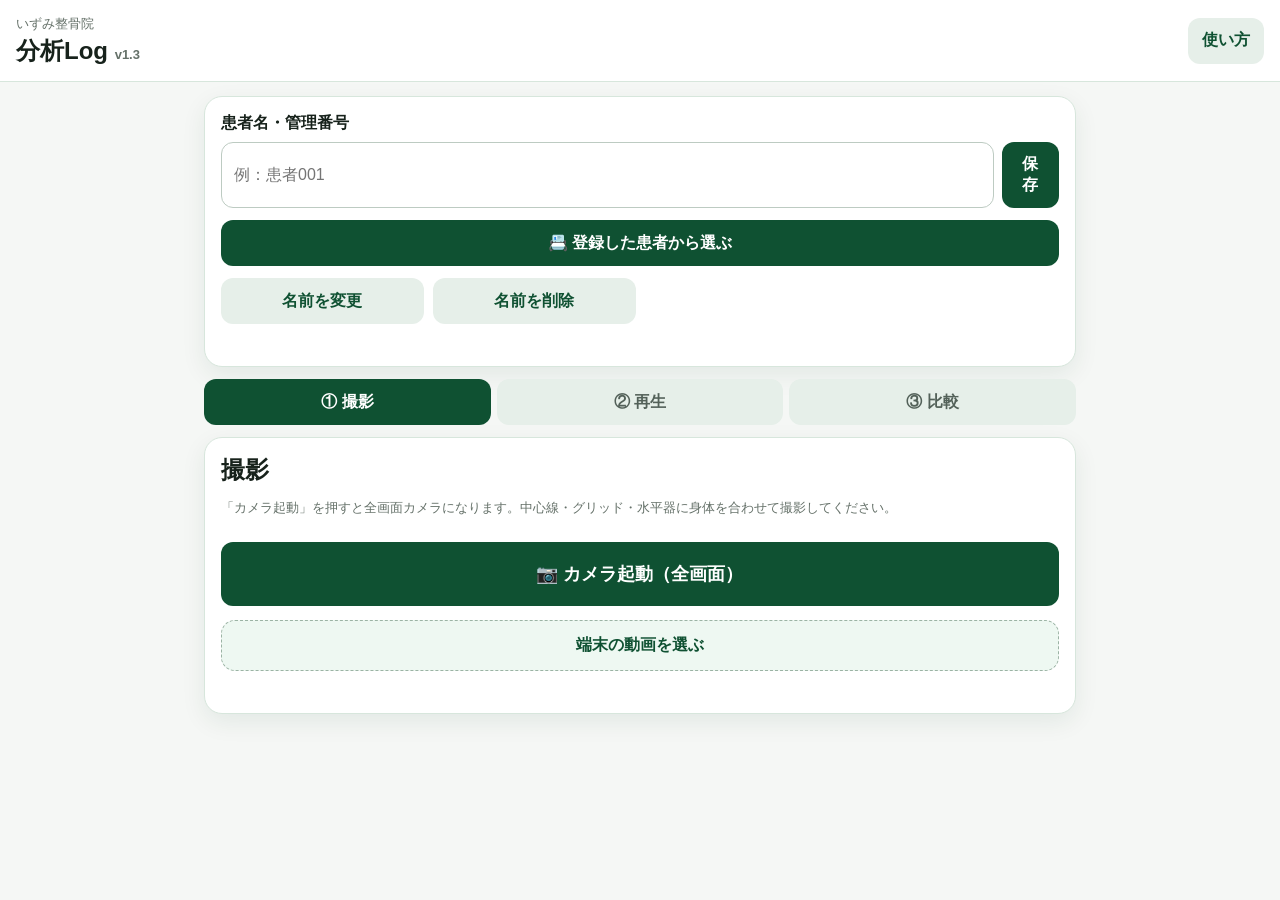
==== commit 7d3dd83e: "Add files via upload" ====
--- a/index .html
+++ b/index .html
@@ -4,9 +4,9 @@
   <meta charset="utf-8">
   <meta name="viewport" content="width=device-width,initial-scale=1,viewport-fit=cover,maximum-scale=1">
   <meta name="theme-color" content="#0f5132">
-  <title>分析Log v0.3</title>
+  <title>分析Log</title>
   <style>
-/* ===== 分析Log v0.3 ===== */
+/* ===== 分析Log v1.3 ===== */
 :root{
   --green:#0f5132;
   --green-soft:#e6efe9;
@@ -154,6 +154,49 @@
 .shotBtns button{min-height:38px;padding:7px;font-size:12px}
 .shotBtns .editBtn{grid-column:1/-1;background:var(--green)}
 .shotBtns .delete{grid-column:1/-1;background:#f4e7e5;color:#a52b23}
+
+/* 保存動画 */
+.videoHead{display:flex;justify-content:space-between;align-items:center;margin-top:22px}
+.videoList{display:grid;grid-template-columns:repeat(2,1fr);gap:10px;margin-top:8px}
+.videoCard{border:1px solid var(--line);border-radius:14px;padding:10px;background:#f9fbfa;min-width:0}
+.videoCard.onBefore{box-shadow:inset 4px 0 0 #0a84ff}
+.videoCard.onAfter{box-shadow:inset -4px 0 0 #ff7a00}
+.videoIcon{height:72px;border-radius:10px;background:#102219;color:#d8f2e2;display:grid;place-items:center;font-size:30px;margin-bottom:7px}
+.videoMeta{margin:0 0 8px;font-size:12px;line-height:1.6;color:var(--muted);word-break:break-word}
+.videoMeta .who{color:var(--green);font-weight:700}
+.videoBadges{min-height:20px;margin-bottom:5px}
+.videoBadge{display:inline-block;border-radius:999px;padding:2px 7px;margin-right:4px;background:var(--green-soft);color:var(--green);font-size:10px;font-weight:700}
+.videoBadge.before{background:#e7f1ff;color:#075fb5}
+.videoBadge.after{background:#fff0e2;color:#a54a00}
+.videoBtns{display:grid;grid-template-columns:1fr 1fr;gap:6px}
+.videoBtns button{min-height:36px;padding:6px;font-size:12px}
+.videoBtns .loadVideo{grid-column:1/-1}
+.videoBtns .deleteVideo{background:#f4e7e5;color:#a52b23}
+
+/* 動画 Before / After 同期比較 */
+.videoCompareBlock{margin-top:24px;padding-top:18px;border-top:2px solid var(--line)}
+.videoCompareStage{background:#0b120e;border-radius:16px;padding:10px;color:#fff;margin-top:8px}
+.videoPair{display:grid;grid-template-columns:1fr 1fr;gap:8px}
+.videoPane{min-width:0}
+.videoPane h3{text-align:center;color:#d8f2e2;font-size:13px;margin:0 0 6px}
+.videoPane h3 span{display:block;color:#7fd6a3;font-size:10px;font-weight:400;white-space:nowrap;overflow:hidden;text-overflow:ellipsis}
+.videoFrame{position:relative;aspect-ratio:3/4;background:#000;border-radius:10px;overflow:hidden;display:grid;place-items:center}
+.videoFrame video{width:100%;height:100%;object-fit:contain;display:none}
+.videoFrame .videoEmpty{color:#6b7d72;font-size:12px;text-align:center;padding:8px}
+.videoCmpControls{padding-top:10px}
+.videoSeek{display:flex;align-items:center;gap:8px;color:#cfe6d8;font-size:12px;font-variant-numeric:tabular-nums}
+.videoSeek input{padding:0;border:0;background:transparent;flex:1}
+.videoCmpRow{display:grid;grid-template-columns:1fr 1fr 1fr;gap:7px;margin-top:8px}
+.videoCmpRow button,.videoCmpRow select{min-height:42px;padding:8px;font-size:13px}
+.videoCmpRow .playSync{background:var(--green);color:#fff;font-weight:700;border:0;border-radius:12px}
+.videoCmpNote{text-align:center;color:#9db3a6;font-size:11px;margin:7px 0 0}
+.videoCompareView{position:fixed;inset:0;z-index:23;background:#0b120e;color:#fff;display:flex;flex-direction:column}
+.videoCompareView[hidden]{display:none}
+.videoCompareFullHost{flex:1;min-height:0;display:flex}
+.videoCompareView .videoCompareStage{flex:1;min-height:0;margin:0;border-radius:0;display:flex;flex-direction:column}
+.videoCompareView .videoPair{flex:1;min-height:0}
+.videoCompareView .videoPane{display:flex;min-height:0;flex-direction:column}
+.videoCompareView .videoFrame{flex:1;min-height:0;aspect-ratio:auto}
 
 .compare{display:grid;grid-template-columns:1fr 1fr;gap:10px}
 .compare h3{text-align:center;margin-bottom:6px}
@@ -211,6 +254,8 @@
   .stage{aspect-ratio:16/9}
   .grid{grid-template-columns:repeat(4,1fr)}
   .shots{grid-template-columns:repeat(4,1fr)}
+  .videoList{grid-template-columns:repeat(3,1fr)}
+  .videoFrame{aspect-ratio:16/9}
   .editorTools{max-width:900px;margin:0 auto;width:100%}
 }
 @media (prefers-reduced-motion: reduce){*{transition:none!important}}
@@ -284,13 +329,25 @@
 .histEmpty{color:#9db3a6;text-align:center;padding:30px 10px}
 .histBadge{display:inline-block;background:var(--green);color:#fff;border-radius:6px;font-size:10px;padding:1px 6px;margin-left:4px}
 
+/* 患者名簿 */
+.patientsView{position:fixed;inset:0;z-index:21;background:#0b120e;color:#fff;display:flex;flex-direction:column}
+.patientsView[hidden]{display:none}
+.patientsView .histPick input{background:#1b2a21;color:#fff;border-color:#2b3d33}
+.pRow{display:flex;align-items:center;gap:10px;background:#12241a;border:1px solid #24352b;border-radius:12px;padding:10px 12px;margin-bottom:8px}
+.pRow .pThumb{width:52px;height:52px;flex:0 0 auto;border-radius:8px;object-fit:cover;background:#000}
+.pRow .pInfo{flex:1;min-width:0}
+.pRow .pName{font-weight:700;font-size:15px;white-space:nowrap;overflow:hidden;text-overflow:ellipsis}
+.pRow .pSub{font-size:12px;color:#9db3a6;margin-top:2px}
+.pRow .pGo{flex:0 0 auto;min-height:40px;padding:8px 12px;font-size:13px}
+.pRow.cur{border-color:var(--green);box-shadow:0 0 0 1px var(--green)}
+
 </style>
 </head>
 <body>
   <header>
     <div>
-      <small>いずみ整骨院・試作版</small>
-      <h1>分析Log <span>v0.8 β (r27)</span></h1>
+      <small id="clinicName">いずみ整骨院</small>
+      <h1>分析Log <span>v1.3</span></h1>
     </div>
     <button id="help" class="sub">使い方</button>
   </header>
@@ -304,6 +361,7 @@
         <button id="savePatient">保存</button>
       </div>
       <datalist id="patientList"></datalist>
+      <button id="openPatients" class="full">📇 登録した患者から選ぶ</button>
       <div class="grid">
         <button id="renamePatient" class="sub">名前を変更</button>
         <button id="deletePatient" class="sub">名前を削除</button>
@@ -352,6 +410,18 @@
       <button id="captureBtn" class="full">この場面を静止画に追加</button>
       <canvas id="canvas" hidden></canvas>
       <p id="reviewMsg" class="msg"></p>
+
+      <div class="videoHead">
+        <h3>保存した動画</h3>
+        <span id="videoCount" class="pill">0本</span>
+      </div>
+      <p class="hint">撮影した動画と端末から選んだ動画は、自動でこの端末に保存されます。「読込」で再生・静止画切り出し、「Before／After」で動画比較に設定できます。</p>
+      <label class="filterRow"><input type="checkbox" id="filterVideoPatient"> 上の患者名と一致する動画だけ表示</label>
+      <div id="videoList" class="videoList"></div>
+      <button id="goVideoCompare" class="full big">③ 動画比較を開く</button>
+      <button id="clearVideos" class="sub full">保存動画をすべて削除</button>
+      <p id="videoMsg" class="msg"></p>
+      <p class="hint">動画は容量が大きいため、JSONバックアップには含まれません。大切な動画は一覧の「端末保存」からファイルにも残してください。</p>
     </section>
 
     <!-- ③ 比較 -->
@@ -376,6 +446,57 @@
       <button id="openCompareFS" class="full big">⛶ 全画面で比較する</button>
       <button id="openReport" class="full big">📄 レポートを作る（印刷・PDF）</button>
       <button id="openHistory" class="full big">📁 患者の履歴を見る</button>
+
+      <div class="videoCompareBlock">
+        <h2>動画 Before / After</h2>
+        <p>「保存した動画」のBefore／Afterを同じタイミングで再生できます。速度変更や1コマ送りも左右同時です。</p>
+        <div id="videoCompareHome">
+          <div id="videoCompareStage" class="videoCompareStage">
+            <div class="videoPair">
+              <div class="videoPane">
+                <h3>Before <span id="videoBeforeCap">未設定</span></h3>
+                <div class="videoFrame">
+                  <video id="videoBefore" muted playsinline preload="metadata"></video>
+                  <span id="videoBeforeEmpty" class="videoEmpty">保存動画から<br>Beforeを選択</span>
+                </div>
+              </div>
+              <div class="videoPane">
+                <h3>After <span id="videoAfterCap">未設定</span></h3>
+                <div class="videoFrame">
+                  <video id="videoAfter" muted playsinline preload="metadata"></video>
+                  <span id="videoAfterEmpty" class="videoEmpty">保存動画から<br>Afterを選択</span>
+                </div>
+              </div>
+            </div>
+            <div class="videoCmpControls">
+              <div class="videoSeek">
+                <span id="videoCompareNow">0:00.00</span>
+                <input id="videoCompareSeek" type="range" min="0" max="1000" value="0" aria-label="動画の再生位置">
+                <span id="videoCompareEnd">0:00.00</span>
+              </div>
+              <div class="videoCmpRow">
+                <button id="videoCompareBack" class="sub">◀ 1コマ</button>
+                <button id="videoComparePlay" class="playSync">▶ 同期再生</button>
+                <button id="videoCompareForward" class="sub">1コマ ▶</button>
+              </div>
+              <div class="videoCmpRow">
+                <select id="videoCompareSpeed" aria-label="動画比較の再生速度">
+                  <option value=".25">速度 0.25倍</option>
+                  <option value=".5">速度 0.5倍</option>
+                  <option value=".75">速度 0.75倍</option>
+                  <option value="1" selected>速度 1.0倍</option>
+                </select>
+                <button id="videoCompareStart" class="sub">先頭へ</button>
+                <button id="videoCompareSwap" class="sub">左右入替</button>
+              </div>
+              <p class="videoCmpNote">音声は出さず、動きの比較に集中できる設定です</p>
+            </div>
+          </div>
+        </div>
+        <button id="openVideoCompareFS" class="full big">⛶ 動画を全画面で比較</button>
+        <p id="videoCompareMsg" class="msg"></p>
+      </div>
+
       <label for="memo">所見メモ
         <textarea id="memo" rows="5" placeholder="例：右肩の挙上が改善"></textarea>
       </label>
@@ -425,6 +546,19 @@
       <button id="capture2" class="full big">■ この場面を切り出し</button>
       <p id="play2Msg" class="msg"></p>
     </div>
+  </div>
+
+  <!-- 患者名簿 -->
+  <div id="patientsView" class="patientsView" hidden>
+    <div class="editorBar top">
+      <button id="patientsClose" class="sub">閉じる</button>
+      <span>患者を選ぶ</span>
+      <span id="patientsCount" class="time"></span>
+    </div>
+    <div class="histPick">
+      <input id="patientSearch" type="search" placeholder="名前・番号で絞り込み" autocomplete="off">
+    </div>
+    <div id="patientsBody" class="histBody"></div>
   </div>
 
   <!-- 患者履歴 -->
@@ -533,6 +667,16 @@
       </div>
       <p class="hint fsHint" id="cmpHint">横並び以外は、撮影の構図がそろっているほどきれいに重なります</p>
     </div>
+  </div>
+
+  <!-- 動画の全画面比較（同じプレイヤーを移動して使用） -->
+  <div id="videoCompareView" class="videoCompareView" hidden>
+    <div class="editorBar top">
+      <button id="videoCompareClose" class="sub">閉じる</button>
+      <span>動画 Before / After</span>
+      <span id="videoCompareFsTime" class="time">同期</span>
+    </div>
+    <div id="videoCompareFullHost" class="videoCompareFullHost"></div>
   </div>
 
   <!-- 全画面カメラ -->
@@ -663,21 +807,29 @@
   <dialog id="dialog">
     <h2>使い方</h2>
     <ol>
-      <li>撮影、または端末の動画を選ぶ</li>
-      <li>止めたい場面で「静止画を追加」</li>
-      <li>画像をタップして中心線・グリッドで編集</li>
-      <li>「Beforeへ」「Afterへ」で比較に反映</li>
+      <li>患者名（管理番号）を入れて「保存」</li>
+      <li>①撮影：全画面カメラで、中心線・水平器に合わせて録画</li>
+      <li>②再生：スロー・コマ送りで場面を選び「静止画に追加」</li>
+      <li>③比較：画像をタップ→編集（中心線・描画・AI解析）</li>
+      <li>保存動画の「Before」「After」を選ぶと、2本を同期再生できます</li>
+      <li>静止画は「Beforeへ」「Afterへ」で比較。レポートで印刷・PDF化</li>
     </ol>
+    <h2>覚えておくこと</h2>
+    <ul>
+      <li>画像はこの端末の中に保存されます。<b>月1回は「ファイルに書き出す」でバックアップ</b>を。</li>
+      <li>動画は容量が大きいため、必要なものは「端末保存」でも残してください。</li>
+      <li>7日以上開かないとデータが消えることがあります。</li>
+      <li>AIの数値は推定です。骨格が体に合っているか確認してからお使いください。</li>
+    </ul>
     <button id="close" class="full">閉じる</button>
   </dialog>
 
   <script>
 /* =========================================================
-   分析Log v0.3
-   - v0.2の全機能を保持（localStorageキーも同じ：既存データは残ります）
-   - 追加：静止画の編集モード（中心線ドラッグ / グリッド / 移動 / ピンチズーム
-     / ダブルタップでリセット / 保存 / Before・Afterへ反映）
-   - 追加：撮影画面のガイド切替（なし / 中心線 / 3×3 / 5×5）
+   分析Log v1.3
+   - 既存の静止画・患者データを保持
+   - 追加：動画をIndexedDBへ自動保存
+   - 追加：動画Before / Afterの同期再生・速度変更・コマ送り・全画面比較
    =======================================================*/
 (() => {
   "use strict";
@@ -697,30 +849,79 @@
     before: parseSlot(localStorage.al_before),
     after: parseSlot(localStorage.al_after),
     shots: JSON.parse(localStorage.al_shots || "[]"),
+    videos: [], currentVideoId: null,
+    videoBeforeId: localStorage.al_video_before || "",
+    videoAfterId: localStorage.al_video_after || "",
     recGrid: localStorage.al_rec_grid || "center",
     level: false,
   };
   const saveSlot = (key) => { localStorage["al_" + key] = s[key] ? JSON.stringify(s[key]) : ""; };
 
-  /* ---- 静止画の保存先（IndexedDB：容量が大きく、たくさん貯められる） ---- */
+  /* ---- 静止画・動画の保存先（IndexedDB） ---- */
   const IDB = {
     db: null,
     open() {
       return new Promise((res, rej) => {
-        const r = indexedDB.open("analysisLog", 1);
-        r.onupgradeneeded = () => { const d = r.result; if (!d.objectStoreNames.contains("shots")) d.createObjectStore("shots", { keyPath: "id" }); };
-        r.onsuccess = () => { IDB.db = r.result; res(r.result); };
-        r.onerror = () => rej(r.error);
+        // 保存済みDBの版が2より新しい場合も、中身を消さず現在の版で開き直す。
+        const start = (withVersion) => {
+          const r = withVersion ? indexedDB.open("analysisLog", 2) : indexedDB.open("analysisLog");
+          r.onupgradeneeded = () => {
+            const d = r.result;
+            if (!d.objectStoreNames.contains("shots")) d.createObjectStore("shots", { keyPath: "id" });
+            if (!d.objectStoreNames.contains("videos")) d.createObjectStore("videos", { keyPath: "id" });
+          };
+          r.onsuccess = () => { IDB.db = r.result; res(r.result); };
+          r.onerror = () => {
+            if (withVersion && r.error && r.error.name === "VersionError") start(false);
+            else rej(r.error || new Error("IndexedDBを開けませんでした"));
+          };
+          r.onblocked = () => rej(new Error("別の画面が保存領域を使用中です"));
+        };
+        start(true);
       });
     },
-    store(mode) { return IDB.db.transaction("shots", mode).objectStore("shots"); },
+    store(name, mode) { return IDB.db.transaction(name, mode).objectStore(name); },
     req(q) { return new Promise((res, rej) => { q.onsuccess = () => res(q.result); q.onerror = () => rej(q.error); }); },
-    put(shot) { return IDB.req(IDB.store("readwrite").put(JSON.parse(JSON.stringify(shot)))); },
-    del(id) { return IDB.req(IDB.store("readwrite").delete(id)); },
-    clear() { return IDB.req(IDB.store("readwrite").clear()); },
-    all() { return IDB.req(IDB.store("readonly").getAll()); },
-  };
-  let useIDB = false;
+    put(shot) { return IDB.req(IDB.store("shots", "readwrite").put(JSON.parse(JSON.stringify(shot)))); },
+    del(id) { return IDB.req(IDB.store("shots", "readwrite").delete(id)); },
+    clear() { return IDB.req(IDB.store("shots", "readwrite").clear()); },
+    scanWarnings: {},
+    // Safariで大容量データのgetAll()がUnknownErrorになる場合に備え、1件ずつ読む。
+    scan(name) {
+      return new Promise((res, rej) => {
+        const out = [];
+        let done = false;
+        const finish = (err) => {
+          if (done) return;
+          done = true;
+          if (err && out.length) {
+            IDB.scanWarnings[name] = `${out.length}件まで救出（${err.name || err.message || "読込エラー"}）`;
+            res(out);
+          } else if (err) rej(err);
+          else res(out);
+        };
+        let tx, q;
+        try {
+          tx = IDB.db.transaction(name, "readonly");
+          q = tx.objectStore(name).openCursor();
+        } catch (e) { finish(e); return; }
+        q.onsuccess = () => {
+          const cur = q.result;
+          if (!cur) { finish(); return; }
+          out.push(cur.value);
+          try { cur.continue(); } catch (e) { finish(e); }
+        };
+        q.onerror = () => finish(q.error || new Error("カーソル読込エラー"));
+        tx.onabort = () => finish(tx.error || new Error("読込処理中断"));
+      });
+    },
+    all() { return IDB.scan("shots"); },
+    putVideo(item) { return IDB.req(IDB.store("videos", "readwrite").put(item)); },
+    delVideo(id) { return IDB.req(IDB.store("videos", "readwrite").delete(id)); },
+    clearVideos() { return IDB.req(IDB.store("videos", "readwrite").clear()); },
+    allVideos() { return IDB.scan("videos"); },
+  };
+  let useIDB = false, storeReady = null;
   const saveShotsLS = () => {
     try { localStorage.al_shots = JSON.stringify(s.shots); }
     catch (e) { toast("reviewMsg", "保存容量がいっぱいです。不要な静止画を削除してください。"); }
@@ -732,25 +933,79 @@
   }
   const saveShots = () => { if (!useIDB) saveShotsLS(); };  // 一覧全体（旧方式のとき用）
 
+  // 保存領域を「消えにくく」する要求 ＆ 空き容量チェック
+  async function ensurePersistentStorage() {
+    try {
+      if (navigator.storage && navigator.storage.persist) {
+        const already = navigator.storage.persisted ? await navigator.storage.persisted() : false;
+        if (!already) await navigator.storage.persist();   // iOSでは効かないこともあるが害はない
+      }
+    } catch (e) {}
+  }
+  let lastQuotaWarn = 0;
+  async function checkStorage(showOk) {
+    try {
+      if (!(navigator.storage && navigator.storage.estimate)) { if (showOk) toast("backupMsg", "この端末では空き容量を確認できません"); return; }
+      const est = await navigator.storage.estimate();
+      const used = est.usage || 0, quota = est.quota || 0;
+      const mb = (n) => (n / 1048576).toFixed(0);
+      const ratio = quota ? used / quota : 0;
+      if (ratio >= 0.8 && Date.now() - lastQuotaWarn > 60000) {
+        lastQuotaWarn = Date.now();
+        toast("reviewMsg", `⚠ 保存容量が残りわずかです（使用 ${mb(used)}MB / 上限 ${mb(quota)}MB）。不要な動画・静止画を削除し、大切なデータを端末にも保存してください。`);
+      }
+      if (showOk) toast("backupMsg", `使用容量：${mb(used)}MB${quota ? " / 目安上限 " + mb(quota) + "MB" : ""}（動画 ${s.videos.length}本・静止画 ${s.shots.length}枚）`);
+      return { used, quota, ratio };
+    } catch (e) { if (showOk) toast("backupMsg", "容量を確認できませんでした"); }
+  }
+
   async function initStore() {
     try {
-      if (!window.indexedDB) throw new Error("no idb");
+      if (!window.indexedDB) throw new Error("IndexedDB非対応");
       await IDB.open();
       useIDB = true;
+
       // これまでlocalStorageに入っていた画像を引き継ぐ
       const old = JSON.parse(localStorage.al_shots || "[]");
       if (old.length) {
         for (const sh of old) await IDB.put(sh);
         localStorage.removeItem("al_shots");   // 旧領域を解放
       }
-      s.shots = (await IDB.all()) || [];
+
+      // 静止画と動画を別々に読む。片方のエラーで、もう片方を0件表示にしない。
+      try {
+        s.shots = (await IDB.all()) || [];
+        if (IDB.scanWarnings.shots) toast("reviewMsg", `静止画：${IDB.scanWarnings.shots}。今すぐバックアップしてください`);
+      } catch (shotErr) {
+        s.shots = JSON.parse(localStorage.al_shots || "[]");
+        toast("reviewMsg", `静止画の保存領域を読み込めません（${shotErr.name || shotErr.message || "不明なエラー"}）`);
+      }
+      try {
+        s.videos = (await IDB.allVideos()) || [];
+        if (IDB.scanWarnings.videos) toast("videoMsg", `動画：${IDB.scanWarnings.videos}。必要な動画を端末保存してください`);
+      } catch (videoErr) {
+        s.videos = [];
+        toast("videoMsg", `動画の保存領域を読み込めません（${videoErr.name || videoErr.message || "不明なエラー"}）`);
+      }
+
       s.shots.sort((a, b) => (a.date || 0) - (b.date || 0));
+      s.videos.sort((a, b) => (a.date || 0) - (b.date || 0));
+      localStorage.removeItem("al_storage_error");
     } catch (e) {
       useIDB = false;                          // 使えない端末では従来どおり
       s.shots = JSON.parse(localStorage.al_shots || "[]");
+      s.videos = [];
+      const detail = e && (e.name || e.message) ? (e.name || e.message) : "不明なエラー";
+      localStorage.al_storage_error = detail;
+      toast("videoMsg", `保存領域を開けません（${detail}）。データは削除せず、そのまま保護しています`);
     }
     s.shots.forEach((sh) => { if (sh.patient) addPatient(sh.patient); });   // 既存の名前を名簿に取り込む
+    s.videos.forEach((v) => { if (v.patient) addPatient(v.patient); });
     renderShots();
+    renderVideos();
+    updateVideoCompare();
+    ensurePersistentStorage();
+    checkStorage(false);
   }
 
   // ---- タブ切替 ----
@@ -779,45 +1034,57 @@
     const n = $("patient").value.trim();
     localStorage.al_patient = n;
     addPatient(n);
-    renderShots();
+    renderShots(); renderVideos();
     toast("patientMsg", n ? `「${n}」を保存しました` : "名前を空にしました");
   };
-  // 名前を変更：この患者の静止画すべての名前を付け替える
+  // 名前を変更：この患者の静止画・動画すべての名前を付け替える
   $("renamePatient").onclick = () => {
     const old = $("patient").value.trim();
     if (!old) return toast("patientMsg", "先に変更したい名前を入力または選択してください");
     const neo = (prompt(`「${old}」を何に変更しますか？`, old) || "").trim();
     if (!neo || neo === old) return;
-    let n = 0;
+    let n = 0, vn = 0;
     s.shots.forEach((sh) => { if ((sh.patient || "") === old) { sh.patient = neo; saveShot(sh); n++; } });
+    s.videos.forEach((v) => { if ((v.patient || "") === old) { v.patient = neo; if (useIDB) IDB.putVideo(v).catch(() => {}); vn++; } });
     patients = patients.filter((p) => p !== old);
     if (!patients.includes(neo)) patients.push(neo);
     savePatients(); renderPatientList();
     $("patient").value = neo; localStorage.al_patient = neo;
-    renderShots();
-    toast("patientMsg", `「${neo}」に変更しました（静止画 ${n}枚も変更）`);
-  };
-  // 名前を削除：名簿から消す。画像を消すかは別途たずねる
-  $("deletePatient").onclick = () => {
+    renderShots(); renderVideos(); updateVideoCompare();
+    toast("patientMsg", `「${neo}」に変更しました（静止画 ${n}枚・動画 ${vn}本も変更）`);
+  };
+  // 名前を削除：名簿から消す。画像・動画を消すかは別途たずねる
+  $("deletePatient").onclick = async () => {
     const name = $("patient").value.trim();
     if (!name) return toast("patientMsg", "削除したい名前を入力または選択してください");
     const mine = s.shots.filter((sh) => (sh.patient || "") === name);
+    const mineVideos = s.videos.filter((v) => (v.patient || "") === name);
     if (!confirm(`「${name}」を名簿から削除します。よろしいですか？`)) return;
     patients = patients.filter((p) => p !== name);
     savePatients(); renderPatientList();
-    if (mine.length && confirm(`この患者の静止画 ${mine.length}枚も削除しますか？
-
-OK＝画像も削除する
-キャンセル＝画像は残す`)) {
+    if ((mine.length || mineVideos.length) && confirm(`この患者の静止画 ${mine.length}枚・動画 ${mineVideos.length}本も削除しますか？
+
+OK＝画像・動画も削除する
+キャンセル＝データは残す`)) {
       const ids = new Set(mine.map((x) => x.id));
+      const videoIds = new Set(mineVideos.map((x) => x.id));
+      const videoIdStrings = new Set(mineVideos.map((x) => String(x.id)));
       s.shots = s.shots.filter((x) => !ids.has(x.id));
+      s.videos = s.videos.filter((x) => !videoIds.has(x.id));
       if (useIDB) ids.forEach((id) => IDB.del(id).catch(() => {})); else saveShotsLS();
-      toast("patientMsg", `「${name}」と静止画 ${mine.length}枚を削除しました`);
+      if (useIDB) videoIds.forEach((id) => IDB.delVideo(id).catch(() => {}));
+      if (videoIdStrings.has(String(s.videoBeforeId))) { s.videoBeforeId = ""; localStorage.removeItem("al_video_before"); }
+      if (videoIdStrings.has(String(s.videoAfterId))) { s.videoAfterId = ""; localStorage.removeItem("al_video_after"); }
+      if (videoIdStrings.has(String(s.currentVideoId))) {
+        $("video").pause(); $("video").removeAttribute("src"); $("video").load(); s.currentVideoId = null;
+        if (s.url) { URL.revokeObjectURL(s.url); s.url = null; }
+      }
+      toast("patientMsg", `「${name}」と静止画 ${mine.length}枚・動画 ${mineVideos.length}本を削除しました`);
     } else {
-      toast("patientMsg", `「${name}」を名簿から削除しました（静止画は残しています）`);
+      toast("patientMsg", `「${name}」を名簿から削除しました（画像・動画は残しています）`);
     }
     $("patient").value = ""; localStorage.al_patient = "";
-    renderShots();
+    renderShots(); renderVideos(); updateVideoCompare();
   };
   renderPatientList();
 
@@ -917,16 +1184,40 @@
   async function stopStream() { if (s.stream) s.stream.getTracks().forEach((t) => t.stop()); }
   function openCamView() { $("camView").hidden = false; document.body.style.overflow = "hidden"; drawRecordGuides(); }
   function closeCamView() { $("camView").hidden = true; document.body.style.overflow = ""; }
+  function cameraErrorMessage(e) {
+    const n = (e && e.name) || "";
+    if (n === "NotAllowedError" || n === "SecurityError")
+      return "カメラの使用が許可されていません。設定 → Safari → カメラ を「許可」にするか、アドレスバーの「ぁあ」からWebサイト設定でカメラを許可してください。";
+    if (n === "NotFoundError" || n === "OverconstrainedError")
+      return "カメラが見つかりませんでした。前後カメラを切り替えて、もう一度お試しください。";
+    if (n === "NotReadableError")
+      return "カメラを別のアプリが使用中の可能性があります。他のカメラアプリを閉じてから、もう一度お試しください。";
+    if (window.location && window.location.protocol !== "https:")
+      return "この画面は安全な接続（https）でないためカメラを使えません。正しいURLで開き直してください。";
+    return "カメラを起動できませんでした。ページを再読み込みしてお試しください。（" + (n || (e && e.message) || "不明") + "）";
+  }
   async function startCamera() {
+    $("recordMsg").textContent = "";
     try {
       await stopStream();
-      s.stream = await navigator.mediaDevices.getUserMedia({ video: { facingMode: { ideal: s.facing } }, audio: true });
+      s.stream = await navigator.mediaDevices.getUserMedia({ video: { facingMode: { ideal: s.facing } }, audio: false });
       $("camera").srcObject = s.stream;
       $("startRec").disabled = false; $("stopRec").disabled = true;
       $("cameraMsg").textContent = "中心線・グリッド・水平器に身体を合わせてください";
       setTimeout(() => { $("cameraMsg").textContent = ""; }, 2500);
       openCamView();
-    } catch (e) { toast("recordMsg", "カメラを起動できません：" + e.message); }
+    } catch (e) {
+      const msg = cameraErrorMessage(e);
+      toast("recordMsg", msg);
+      // 再試行ボタンを出す
+      const rm = $("recordMsg");
+      if (rm && !$("retryCamera")) {
+        const b = document.createElement("button");
+        b.id = "retryCamera"; b.className = "sub full"; b.textContent = "🔄 もう一度カメラを起動";
+        b.onclick = () => { b.remove(); startCamera(); };
+        rm.insertAdjacentElement("afterend", b);
+      }
+    }
   }
   $("startCamera").onclick = startCamera;
   $("switchCamera").onclick = async () => { s.facing = s.facing === "environment" ? "user" : "environment"; await startCamera(); };
@@ -935,16 +1226,68 @@
     await stopStream(); closeCamView();
   };
 
-  function loadVideo(blob) {
+  function loadVideo(blob, item = null) {
     if (s.url) URL.revokeObjectURL(s.url);
     s.url = URL.createObjectURL(blob);
+    s.currentVideoId = item ? item.id : null;
     $("video").src = s.url;   // 静止画一覧は消さずに貯めていく
   }
+
+  function readVideoDuration(blob) {
+    return new Promise((resolve) => {
+      const probe = document.createElement("video"), url = URL.createObjectURL(blob);
+      let done = false;
+      const finish = (value) => {
+        if (done) return;
+        done = true; URL.revokeObjectURL(url); probe.removeAttribute("src");
+        resolve(Number.isFinite(value) ? value : 0);
+      };
+      probe.preload = "metadata";
+      probe.onloadedmetadata = () => finish(probe.duration);
+      probe.onerror = () => finish(0);
+      probe.src = url;
+      setTimeout(() => finish(0), 8000);
+    });
+  }
+
+  async function saveVideoBlob(blob, originalName = "") {
+    if (storeReady) await storeReady;
+    if (!useIDB) { toast("videoMsg", "この端末ではアプリ内に動画を保存できません。端末の元動画は消さないでください"); return null; }
+    const item = {
+      id: Date.now() + Math.random(),
+      blob,
+      name: originalName || "撮影動画",
+      patient: ($("patient").value || "").trim(),
+      date: Date.now(),
+      duration: await readVideoDuration(blob),
+      size: blob.size || 0,
+      type: blob.type || "video/mp4",
+    };
+    try {
+      await IDB.putVideo(item);
+      s.videos.push(item);
+      if (item.patient) addPatient(item.patient);
+      if (!s.videoBeforeId) setVideoSlot("before", item.id);
+      else if (!s.videoAfterId) setVideoSlot("after", item.id);
+      renderVideos(); updateVideoCompare(); checkStorage(false);
+      toast("videoMsg", `動画を端末内に保存しました（全${s.videos.length}本）`);
+      return item;
+    } catch (e) {
+      toast("videoMsg", "動画を保存できませんでした。空き容量を確認し、元動画を端末に残してください");
+      return null;
+    }
+  }
+
   $("startRec").onclick = () => {
     s.chunks = [];
     s.rec = new MediaRecorder(s.stream);
     s.rec.ondataavailable = (e) => e.data.size && s.chunks.push(e.data);
-    s.rec.onstop = () => { loadVideo(new Blob(s.chunks, { type: s.rec.mimeType || "video/webm" })); closeCamView(); openTab("review"); };
+    s.rec.onstop = async () => {
+      const blob = new Blob(s.chunks, { type: s.rec.mimeType || "video/mp4" });
+      loadVideo(blob); closeCamView(); openTab("review"); await stopStream();
+      const saved = await saveVideoBlob(blob, "撮影動画");
+      if (saved) { s.currentVideoId = saved.id; toast("reviewMsg", "撮影動画を保存しました。静止画の切り出しもできます"); }
+    };
     s.rec.start();
     $("startRec").disabled = true; $("stopRec").disabled = false;
     $("cameraMsg").textContent = "● 録画中";
@@ -954,7 +1297,14 @@
     $("startRec").disabled = false; $("stopRec").disabled = true;
     $("cameraMsg").textContent = "";
   };
-  $("upload").onchange = (e) => { if (e.target.files[0]) { loadVideo(e.target.files[0]); openTab("review"); } };
+  $("upload").onchange = async (e) => {
+    const file = e.target.files && e.target.files[0];
+    e.target.value = "";
+    if (!file) return;
+    loadVideo(file); openTab("review");
+    const saved = await saveVideoBlob(file, file.name || "端末から選択");
+    if (saved) s.currentVideoId = saved.id;
+  };
 
   /* =======================================================
      ② 再生・静止画切り出し
@@ -978,6 +1328,119 @@
     if (!ms) return "";
     const d = new Date(ms);
     return `${d.getFullYear()}/${pad(d.getMonth() + 1)}/${pad(d.getDate())} ${pad(d.getHours())}:${pad(d.getMinutes())}`;
+  };
+  const fmtBytes = (n) => n >= 1048576 ? (n / 1048576).toFixed(n >= 10485760 ? 0 : 1) + "MB" : Math.max(1, Math.round(n / 1024)) + "KB";
+  const esc = (v) => String(v == null ? "" : v).replace(/[&<>"']/g, (c) => ({ "&": "&amp;", "<": "&lt;", ">": "&gt;", '"': "&quot;", "'": "&#39;" }[c]));
+  const videoById = (id) => s.videos.find((v) => String(v.id) === String(id)) || null;
+
+  function setVideoSlot(which, id) {
+    const key = which === "before" ? "videoBeforeId" : "videoAfterId";
+    const other = which === "before" ? "videoAfterId" : "videoBeforeId";
+    s[key] = id ? String(id) : "";
+    if (s[key] && s[key] === s[other]) s[other] = "";
+    localStorage.al_video_before = s.videoBeforeId;
+    localStorage.al_video_after = s.videoAfterId;
+    updateVideoCompare(); renderVideos();
+  }
+
+  function renderVideos() {
+    const box = $("videoList");
+    if (!box) return;
+    const cur = ($("patient").value || "").trim();
+    const onlyMine = $("filterVideoPatient").checked && cur;
+    const list = (onlyMine ? s.videos.filter((v) => (v.patient || "") === cur) : s.videos).slice().sort((a, b) => (b.date || 0) - (a.date || 0));
+    $("videoCount").textContent = onlyMine ? `${list.length}本 / 全${s.videos.length}本` : s.videos.length + "本";
+    box.innerHTML = "";
+    if (!list.length) { box.innerHTML = `<p>${onlyMine ? "この患者名の動画はありません。" : "まだ保存動画はありません。"}</p>`; return; }
+    list.forEach((item) => {
+      const card = document.createElement("div");
+      const isBefore = String(item.id) === String(s.videoBeforeId), isAfter = String(item.id) === String(s.videoAfterId);
+      card.className = "videoCard" + (isBefore ? " onBefore" : "") + (isAfter ? " onAfter" : "");
+      const who = item.patient ? `<span class="who">${esc(item.patient)}</span><br>` : "";
+      card.innerHTML =
+        `<div class="videoIcon">▶</div>` +
+        `<div class="videoBadges">${isBefore ? '<span class="videoBadge before">Before</span>' : ""}${isAfter ? '<span class="videoBadge after">After</span>' : ""}</div>` +
+        `<p class="videoMeta">${who}${esc(fmtDate(item.date))}<br>${esc(fmtTime(item.duration || 0))}・${esc(fmtBytes(item.size || (item.blob && item.blob.size) || 0))}</p>` +
+        `<div class="videoBtns">` +
+        `<button data-va="load" class="loadVideo">▶ 読込・再生</button>` +
+        `<button data-va="before">Before</button><button data-va="after">After</button>` +
+        `<button data-va="save" class="sub">端末保存</button><button data-va="rename" class="sub">名前</button>` +
+        `<button data-va="delete" class="deleteVideo">削除</button>` +
+        `</div>`;
+      card.querySelectorAll("button").forEach((b) => { b.onclick = () => videoAction(b.dataset.va, item); });
+      box.appendChild(card);
+    });
+  }
+
+  async function saveVideoToDevice(item) {
+    const safe = (item.patient || "patient").replace(/[\/:*?"<>|]/g, "_");
+    const type = item.type || (item.blob && item.blob.type) || "video/mp4";
+    const ext = type.includes("webm") ? "webm" : type.includes("quicktime") ? "mov" : "mp4";
+    const name = `${safe}_${fmtDate(item.date).replace(/[\/: ]/g, "-")}.${ext}`;
+    try {
+      const file = new File([item.blob], name, { type });
+      if (navigator.canShare && navigator.canShare({ files: [file] })) {
+        await navigator.share({ files: [file], title: "分析Log 動画" });
+        toast("videoMsg", "動画を共有・保存しました"); return;
+      }
+    } catch (e) {
+      if (e && e.name === "AbortError") { toast("videoMsg", "保存を中止しました"); return; }
+    }
+    const url = URL.createObjectURL(item.blob), a = document.createElement("a");
+    a.href = url; a.download = name; a.click();
+    setTimeout(() => URL.revokeObjectURL(url), 20000);
+    toast("videoMsg", "動画ファイルを保存しました");
+  }
+
+  async function videoAction(action, item) {
+    if (action === "load") {
+      loadVideo(item.blob, item); openTab("review");
+      $("video").currentTime = 0;
+      toast("reviewMsg", `${item.patient || "名前なし"}・${fmtDate(item.date)}の動画を読み込みました`);
+      window.scrollTo({ top: $("review").offsetTop - 70, behavior: "smooth" });
+    } else if (action === "before" || action === "after") {
+      setVideoSlot(action, item.id);
+      const side = action === "before" ? "Before" : "After";
+      toast("videoMsg", `動画を${side}に設定しました。③比較で同期再生できます`);
+      toast("videoCompareMsg", `動画を${side}に設定しました`);
+    } else if (action === "save") {
+      await saveVideoToDevice(item);
+    } else if (action === "rename") {
+      const neo = prompt("この動画の患者名を変更", item.patient || "");
+      if (neo !== null) { item.patient = neo.trim(); await IDB.putVideo(item); addPatient(item.patient); renderVideos(); updateVideoCompare(); }
+    } else if (action === "delete") {
+      if (!confirm("この保存動画を削除しますか？")) return;
+      if (String(s.videoBeforeId) === String(item.id)) setVideoSlot("before", "");
+      if (String(s.videoAfterId) === String(item.id)) setVideoSlot("after", "");
+      s.videos = s.videos.filter((v) => String(v.id) !== String(item.id));
+      await IDB.delVideo(item.id);
+      if (String(s.currentVideoId) === String(item.id)) {
+        $("video").pause(); $("video").removeAttribute("src"); $("video").load(); s.currentVideoId = null;
+        if (s.url) { URL.revokeObjectURL(s.url); s.url = null; }
+      }
+      renderVideos(); updateVideoCompare(); checkStorage(false);
+      toast("videoMsg", "動画を削除しました");
+    }
+  }
+
+  $("filterVideoPatient").onchange = renderVideos;
+  $("goVideoCompare").onclick = () => {
+    if (!s.videoBeforeId && !s.videoAfterId) return toast("videoMsg", "先に保存動画からBeforeまたはAfterを設定してください");
+    openTab("compare");
+    setTimeout(() => $("videoCompareHome").scrollIntoView({ behavior: "smooth", block: "start" }), 0);
+  };
+  $("clearVideos").onclick = async () => {
+    if (!s.videos.length) return toast("videoMsg", "保存動画はありません");
+    if (!confirm(`保存動画 ${s.videos.length}本をすべて削除しますか？\nこの操作は元に戻せません。`)) return;
+    pauseVideoCompare();
+    s.videos = []; s.videoBeforeId = ""; s.videoAfterId = "";
+    localStorage.removeItem("al_video_before"); localStorage.removeItem("al_video_after");
+    if (useIDB) await IDB.clearVideos();
+    if (s.currentVideoId != null) {
+      $("video").pause(); $("video").removeAttribute("src"); $("video").load(); s.currentVideoId = null;
+      if (s.url) { URL.revokeObjectURL(s.url); s.url = null; }
+    }
+    renderVideos(); updateVideoCompare(); toast("videoMsg", "保存動画をすべて削除しました");
   };
 
   function captureShot() {
@@ -989,6 +1452,7 @@
     const shot = { id: Date.now() + Math.random(), data: c.toDataURL("image/jpeg", 0.85), time: v.currentTime, date: Date.now(), patient: ($("patient").value || "") };
     s.shots.push(shot);
     saveShot(shot); renderShots();   // 自動保存
+    checkStorage(false);
     const msg = `③比較の下に自動保存しました（全${s.shots.length}枚）`;
     toast("reviewMsg", msg); toast("play2Msg", msg);
   }
@@ -1124,11 +1588,146 @@
     saveSlot("before"); saveSlot("after");
     updateCompare();
   };
+
+  // ---- 動画 Before / After 同期比較 ----
+  const videoComparePlayers = { before: $("videoBefore"), after: $("videoAfter") };
+  const videoCompareUrls = { before: "", after: "" };
+  let videoComparePlaying = false, videoCompareRaf = 0, videoCompareBase = 0, videoCompareStarted = 0, videoCompareCurrent = 0;
+
+  function videoCompareItems() {
+    return { before: videoById(s.videoBeforeId), after: videoById(s.videoAfterId) };
+  }
+  function videoCompareDuration() {
+    const items = videoCompareItems();
+    return Math.max(
+      (items.before && items.before.duration) || videoComparePlayers.before.duration || 0,
+      (items.after && items.after.duration) || videoComparePlayers.after.duration || 0
+    );
+  }
+  function updateVideoCompareClock(t = videoCompareCurrent) {
+    const duration = videoCompareDuration();
+    videoCompareCurrent = clamp(Number.isFinite(t) ? t : 0, 0, duration || 0);
+    $("videoCompareNow").textContent = fmtTime(videoCompareCurrent);
+    $("videoCompareEnd").textContent = fmtTime(duration || 0);
+    $("videoCompareFsTime").textContent = fmtTime(videoCompareCurrent);
+    $("videoCompareSeek").value = duration ? Math.round(videoCompareCurrent / duration * 1000) : 0;
+  }
+  function seekVideoCompare(t) {
+    pauseVideoCompare(false);
+    videoCompareCurrent = clamp(t, 0, videoCompareDuration() || 0);
+    Object.values(videoComparePlayers).forEach((p) => {
+      if (p.src && Number.isFinite(p.duration)) p.currentTime = Math.min(videoCompareCurrent, p.duration);
+    });
+    updateVideoCompareClock();
+  }
+  function pauseVideoCompare(refresh = true) {
+    if (videoComparePlaying) {
+      const elapsed = (performance.now() - videoCompareStarted) / 1000;
+      videoCompareCurrent = Math.min(videoCompareDuration(), videoCompareBase + elapsed * (+$("videoCompareSpeed").value || 1));
+    }
+    videoComparePlaying = false;
+    if (videoCompareRaf) cancelAnimationFrame(videoCompareRaf);
+    videoCompareRaf = 0;
+    Object.values(videoComparePlayers).forEach((p) => p.pause());
+    $("videoComparePlay").textContent = videoCompareCurrent >= videoCompareDuration() - 0.02 && videoCompareDuration() ? "↺ もう一度" : "▶ 同期再生";
+    if (refresh) updateVideoCompareClock();
+  }
+  function tickVideoCompare(now) {
+    if (!videoComparePlaying) return;
+    const rate = +$("videoCompareSpeed").value || 1, duration = videoCompareDuration();
+    const target = Math.min(duration, videoCompareBase + (now - videoCompareStarted) / 1000 * rate);
+    videoCompareCurrent = target;
+    Object.values(videoComparePlayers).forEach((p) => {
+      if (!p.src || !Number.isFinite(p.duration)) return;
+      const ownTarget = Math.min(target, p.duration);
+      if (Math.abs(p.currentTime - ownTarget) > 0.12) p.currentTime = ownTarget;
+      if ((!Number.isFinite(p.duration) || target < p.duration - 0.02) && p.paused) p.play().catch(() => {});
+      if (target >= p.duration - 0.02 && !p.paused) p.pause();
+    });
+    updateVideoCompareClock(target);
+    if (target >= duration - 0.01) { pauseVideoCompare(); return; }
+    videoCompareRaf = requestAnimationFrame(tickVideoCompare);
+  }
+  function playVideoCompare() {
+    const active = Object.values(videoComparePlayers).filter((p) => p.src);
+    if (!active.length) return toast("videoCompareMsg", "先に保存動画からBeforeまたはAfterを設定してください");
+    if (videoComparePlaying) { pauseVideoCompare(); return; }
+    const duration = videoCompareDuration();
+    if (!duration) return toast("videoCompareMsg", "動画を読み込み中です。少し待ってから再生してください");
+    if (videoCompareCurrent >= duration - 0.02) seekVideoCompare(0);
+    const rate = +$("videoCompareSpeed").value || 1;
+    active.forEach((p) => {
+      p.muted = true; p.playbackRate = rate;
+      if (Number.isFinite(p.duration)) p.currentTime = Math.min(videoCompareCurrent, p.duration);
+      if (!Number.isFinite(p.duration) || videoCompareCurrent < p.duration - 0.02) p.play().catch(() => {});
+    });
+    videoCompareBase = videoCompareCurrent; videoCompareStarted = performance.now(); videoComparePlaying = true;
+    $("videoComparePlay").textContent = "Ⅱ 一時停止";
+    toast("videoCompareMsg", active.length === 2 ? "2本を同期再生しています" : "片側の動画を再生しています");
+    videoCompareRaf = requestAnimationFrame(tickVideoCompare);
+  }
+
+  function setVideoCompareSource(which, item) {
+    const player = videoComparePlayers[which], cap = $(which === "before" ? "videoBeforeCap" : "videoAfterCap");
+    const empty = $(which === "before" ? "videoBeforeEmpty" : "videoAfterEmpty");
+    if (videoCompareUrls[which]) { URL.revokeObjectURL(videoCompareUrls[which]); videoCompareUrls[which] = ""; }
+    player.pause(); player.removeAttribute("src"); player.load();
+    if (!item || !item.blob) {
+      player.style.display = "none"; empty.style.display = "block"; cap.textContent = "未設定"; return;
+    }
+    const url = URL.createObjectURL(item.blob); videoCompareUrls[which] = url;
+    player.src = url; player.style.display = "block"; empty.style.display = "none";
+    cap.textContent = `${item.patient || "名前なし"}・${fmtDate(item.date)}`;
+    player.onloadedmetadata = () => {
+      if (Number.isFinite(player.duration) && player.duration > 0 && Math.abs((item.duration || 0) - player.duration) > 0.01) {
+        item.duration = player.duration; if (useIDB) IDB.putVideo(item).catch(() => {});
+      }
+      updateVideoCompareClock();
+    };
+  }
+
+  function updateVideoCompare() {
+    pauseVideoCompare(false); videoCompareCurrent = 0;
+    const items = videoCompareItems();
+    if (s.videoBeforeId && !items.before) { s.videoBeforeId = ""; localStorage.removeItem("al_video_before"); }
+    if (s.videoAfterId && !items.after) { s.videoAfterId = ""; localStorage.removeItem("al_video_after"); }
+    setVideoCompareSource("before", items.before);
+    setVideoCompareSource("after", items.after);
+    updateVideoCompareClock(0);
+  }
+
+  $("videoComparePlay").onclick = playVideoCompare;
+  $("videoCompareBack").onclick = () => seekVideoCompare(videoCompareCurrent - 1 / 30);
+  $("videoCompareForward").onclick = () => seekVideoCompare(videoCompareCurrent + 1 / 30);
+  $("videoCompareStart").onclick = () => seekVideoCompare(0);
+  $("videoCompareSpeed").onchange = () => {
+    const wasPlaying = videoComparePlaying; pauseVideoCompare();
+    Object.values(videoComparePlayers).forEach((p) => { p.playbackRate = +$("videoCompareSpeed").value; });
+    if (wasPlaying) playVideoCompare();
+  };
+  $("videoCompareSeek").oninput = (e) => {
+    const duration = videoCompareDuration(); seekVideoCompare(duration * (+e.target.value / 1000));
+  };
+  $("videoCompareSwap").onclick = () => {
+    [s.videoBeforeId, s.videoAfterId] = [s.videoAfterId, s.videoBeforeId];
+    localStorage.al_video_before = s.videoBeforeId; localStorage.al_video_after = s.videoAfterId;
+    updateVideoCompare(); renderVideos();
+  };
+  $("openVideoCompareFS").onclick = () => {
+    if (!s.videoBeforeId && !s.videoAfterId) return toast("videoCompareMsg", "先に保存動画からBeforeまたはAfterを設定してください");
+    $("videoCompareFullHost").appendChild($("videoCompareStage"));
+    $("videoCompareView").hidden = false; document.body.style.overflow = "hidden";
+  };
+  $("videoCompareClose").onclick = () => {
+    pauseVideoCompare(); $("videoCompareHome").appendChild($("videoCompareStage"));
+    $("videoCompareView").hidden = true; document.body.style.overflow = "";
+  };
+
   $("memo").value = localStorage.al_memo || "";
   $("saveMemo").onclick = () => { localStorage.al_memo = $("memo").value; toast("memoMsg", "メモを保存しました"); };
 
   /* =======================================================
-     編集モード（v0.3の中心機能）
+     静止画の編集モード
      =======================================================*/
   const ed = { shot: null, mode: "center", vx: 0.5, hy: 0.5, tx: 0, ty: 0, scale: 1, nw: 1, nh: 1 };
   const editStage = $("editStage"), editImg = $("editImg"), editWrap = $("editImgWrap"), editGuides = $("editGuides");
@@ -1233,6 +1832,7 @@
     if (measure.pts.length >= need) { measure.pts = []; $("measureOut").textContent = ""; }
     measure.pts.push(toNorm(sx, sy));
     if (measure.pts.length === need) computeMeasure();
+    else $("measureOut").textContent = `${measure.pts.length}点目を置きました（あと${need - measure.pts.length}点タップ）`;
     renderMeasure();
   }
   function computeMeasure() {
@@ -1243,12 +1843,12 @@
       const lower = p[0].v > p[1].v ? p[0] : p[1], higher = p[0].v > p[1].v ? p[1] : p[0];
       const side = lower.u > higher.u ? "右" : "左", drop = Math.abs(dy);
       const pc = effPpc();
-      const val = pc > 0 ? (drop / pc < 1 ? Math.round(drop / pc * 10) + " mm" : (drop / pc).toFixed(1) + " cm") : Math.round(drop) + " px";
-      out.textContent = `${side}が ${val} 低い（傾き ${tilt.toFixed(1)}°）` + (pc > 0 ? "" : "　※cmは「cm基準を登録」後");
+      const val = pc > 0 ? (drop / pc < 1 ? " " + Math.round(drop / pc * 10) + "mm " : " " + (drop / pc).toFixed(1) + "cm ") : "";
+      out.textContent = `${side}が${val}低い（傾き ${tilt.toFixed(1)}°）` + (pc > 0 ? "" : "　※長さは「cm基準を登録」後");
     } else if (measure.mode === "dist") {
       const { dx, dy } = natDelta(p[0], p[1]), d = Math.hypot(dx, dy);
       const pc2 = effPpc();
-      out.textContent = pc2 > 0 ? `距離 ${d / pc2 < 1 ? Math.round(d / pc2 * 10) + " mm" : (d / pc2).toFixed(1) + " cm"}` : `距離 ${Math.round(d)} px　※cmは「cm基準を登録」後`;
+      out.textContent = pc2 > 0 ? `距離 ${d / pc2 < 1 ? Math.round(d / pc2 * 10) + " mm" : (d / pc2).toFixed(1) + " cm"}` : "距離を出すには「cm基準を登録」を先に行ってください";
     } else if (measure.mode === "angle") {
       const a = natDelta(p[1], p[0]), b = natDelta(p[1], p[2]);
       const deg = Math.acos(clamp((a.dx * b.dx + a.dy * b.dy) / (Math.hypot(a.dx, a.dy) * Math.hypot(b.dx, b.dy) || 1), -1, 1)) * 180 / Math.PI;
@@ -1259,7 +1859,10 @@
       out.textContent = "この2点の実際の長さを下の欄に入力してください";
       $("scaleInput").hidden = false;
       $("scaleCm").value = "";
-      setTimeout(() => { try { $("scaleCm").focus(); } catch (e) {} }, 50);
+      setTimeout(() => {
+        try { $("scaleInput").scrollIntoView({ block: "center", behavior: "smooth" }); } catch (e) {}
+        try { $("scaleCm").focus(); } catch (e) {}
+      }, 60);
     }
   }
   /* ---- 描画ツール（自由線・直線・水平・垂直・矢印・円・文字） ---- */
@@ -1353,11 +1956,12 @@
   // 解析の計算部（純粋関数：landmarksから所見の文字列を作る）
   function analyzePose(lm, nw, nh, ppc) {
     const P = (i) => ({ x: lm[i].x * nw, y: lm[i].y * nh });
+    const hasScale = ppc > 0;
     const val = (px) => {
-      if (!(ppc > 0)) return Math.round(px) + "px";
       const cm = px / ppc;
       return cm < 1 ? Math.round(cm * 10) + "mm" : cm.toFixed(1) + "cm";
     };
+    const amt = (px) => (hasScale ? " " + val(px) + " " : "");   // 基準がなければ長さは書かない
     const tiltOf = (a, b) => { const d = Math.abs(Math.atan2(b.y - a.y, b.x - a.x) * 180 / Math.PI); return Math.min(d, 180 - d); };
     const angAt = (a, v, b) => {
       const p = { x: a.x - v.x, y: a.y - v.y }, q = { x: b.x - v.x, y: b.y - v.y };
@@ -1368,26 +1972,28 @@
     const rightOnLeftSide = rsh.x < lsh.x;
     const sideByX = (dx) => (dx < 0 ? (rightOnLeftSide ? "右" : "左") : (rightOnLeftSide ? "左" : "右"));
     const out = [];
-    const flat = (px) => px < (ppc > 0 ? ppc * 0.2 : 8); // ごく僅かな差は「ほぼ水平」扱い
+    const flat = (px) => px < (hasScale ? ppc * 0.2 : nh * 0.004); // ごく僅かな差は「ほぼ水平」扱い
     // 肩の高さ
     const shDrop = Math.abs(rsh.y - lsh.y), shLow = rsh.y > lsh.y ? "右" : "左";
-    out.push(`<b>肩の高さ</b>：` + (flat(shDrop) ? "ほぼ水平" : `${shLow}肩が ${val(shDrop)} 低い`) + `（傾き ${tiltOf(lsh, rsh).toFixed(1)}°）`);
+    out.push(`<b>肩の高さ</b>：` + (flat(shDrop) ? "ほぼ水平" : `${shLow}肩が${amt(shDrop)}低い`) + `（傾き ${tiltOf(lsh, rsh).toFixed(1)}°）`);
     // 骨盤
     const hipDrop = Math.abs(rhip.y - lhip.y), hipLow = rhip.y > lhip.y ? "右" : "左";
-    out.push(`<b>骨盤の傾き</b>：` + (flat(hipDrop) ? "ほぼ水平" : `${hipLow}が ${val(hipDrop)} 低い`) + `（傾き ${tiltOf(lhip, rhip).toFixed(1)}°）`);
+    out.push(`<b>骨盤の傾き</b>：` + (flat(hipDrop) ? "ほぼ水平" : `${hipLow}が${amt(hipDrop)}低い`) + `（傾き ${tiltOf(lhip, rhip).toFixed(1)}°）`);
     // 体幹の傾き（肩の中心 vs 骨盤の中心）
     const shMid = { x: (lsh.x + rsh.x) / 2, y: (lsh.y + rsh.y) / 2 }, hipMid = { x: (lhip.x + rhip.x) / 2, y: (lhip.y + rhip.y) / 2 };
     const trunkDx = shMid.x - hipMid.x, trunkDeg = Math.abs(Math.atan2(trunkDx, hipMid.y - shMid.y) * 180 / Math.PI);
     out.push(`<b>体幹の傾き</b>：` + (trunkDeg < 1 ? "ほぼ垂直" : `${sideByX(trunkDx)}へ ${trunkDeg.toFixed(1)}°`));
     // 頭部位置（鼻が肩の中心からどれだけ横にずれているか）
     const nose = P(LM.nose), headDx = nose.x - shMid.x;
-    out.push(`<b>頭の位置</b>：` + (flat(Math.abs(headDx)) ? "ほぼ中心" : `${sideByX(headDx)}へ ${val(Math.abs(headDx))} ずれ`));
+    out.push(`<b>頭の位置</b>：` + (flat(Math.abs(headDx)) ? "ほぼ中心" : `${sideByX(headDx)}へ${amt(Math.abs(headDx))}ずれ`));
     // 膝の角度
     const kneeR = angAt(P(LM.rhip), P(LM.rkn), P(LM.rank)), kneeL = angAt(P(LM.lhip), P(LM.lkn), P(LM.lank));
     out.push(`<b>膝の角度</b>：右 ${kneeR.toFixed(0)}° ／ 左 ${kneeL.toFixed(0)}°（差 ${Math.abs(kneeR - kneeL).toFixed(0)}°）`);
     // 左右差まとめ
-    out.push(`<b>左右差まとめ</b>：肩 ${val(shDrop)}／骨盤 ${val(hipDrop)}／膝 ${Math.abs(kneeR - kneeL).toFixed(0)}°`);
-    if (!(ppc > 0)) out.push('<span class="note">※cm表示にするには「基準登録」で長さの基準を1回登録してください</span>');
+    out.push(`<b>左右差まとめ</b>：` + (hasScale
+      ? `肩 ${val(shDrop)}／骨盤 ${val(hipDrop)}／膝 ${Math.abs(kneeR - kneeL).toFixed(0)}°`
+      : `肩 ${tiltOf(lsh, rsh).toFixed(1)}°／骨盤 ${tiltOf(lhip, rhip).toFixed(1)}°／膝 ${Math.abs(kneeR - kneeL).toFixed(0)}°`));
+    if (!hasScale) out.push('<span class="note">※いまは角度のみ表示中。長さ（cm）も出すには「cm基準を登録」を1回行ってください</span>');
     out.push('<span class="note">※AIによる推定値です。診断ではなく、説明の目安としてお使いください</span>');
     return out;
   }
@@ -1472,7 +2078,7 @@
     const ref = (ed.shot && ed.shot.ppcCm) || localStorage.al_scale_cm;
     $("scaleState").textContent = pc > 0
       ? `cm基準：登録済み ✓ cm・mmで表示中${ref ? `（${ref}cmで設定）` : ""}`
-      : "cm基準：未登録（いまは px 表示）";
+      : "cm基準：未登録（いまは角度のみ表示）";
     bar.classList.toggle("on", pc > 0);
     $("scaleClear").hidden = !(pc > 0);
   }
@@ -1616,7 +2222,9 @@
     if (gesture && gesture.type === "pinch") return doPinch(r);
     if (!gesture) return;
     const lx = e.clientX - r.left, ly = e.clientY - r.top;
-    if (Math.abs(lx - gesture.lx) > 4 || Math.abs(ly - gesture.ly) > 4) gesture.moved = true;
+    const mv = Math.hypot(lx - gesture.lx, ly - gesture.ly);
+    gesture.maxMove = Math.max(gesture.maxMove || 0, mv);
+    if (mv > 4) gesture.moved = true;
     if (gesture.type === "lm") {
       const p = toNorm(lx, ly);
       ed.shot.ai[gesture.i] = { x: clamp(p.u, 0, 1), y: clamp(p.v, 0, 1), v: 1 };
@@ -1651,7 +2259,8 @@
     if (gesture && gesture.type === "lm") { if (ed.shot) saveShot(ed.shot); }
     else if (gesture && gesture.type === "draw") { drawEnd(); }
     else if (gesture && gesture.type === "measure") {
-      if (!gesture.moved && Date.now() - gesture.t < 300 && pointers.size === 0) placePoint(gesture.lx, gesture.ly);
+      if ((gesture.maxMove || 0) <= 14 && pointers.size === 0) placePoint(gesture.lx, gesture.ly);   // ゆっくり押しても有効
+      else if (pointers.size === 0) $("measureOut").textContent = "指が動きすぎました。もう一度、点をそっとタップしてください";
     } else if (gesture && gesture.type !== "pinch" && !gesture.moved && Date.now() - gesture.t < 250 && pointers.size === 0) {
       const now = Date.now();
       if (now - lastTap < 300) { resetView(); lastTap = 0; } else lastTap = now;   // ダブルタップでリセット（測定・描画中は無効）
@@ -1741,6 +2350,11 @@
      レポート（印刷・PDF）とバックアップ
      =======================================================*/
   const CLINIC_DEFAULT = "いずみ整骨院";
+  const applyClinicName = () => {
+    const n = localStorage.al_clinic || CLINIC_DEFAULT;
+    if ($("clinicName")) $("clinicName").textContent = n;
+    if ($("rClinic")) $("rClinic").textContent = n;
+  };
   function openReport() {
     if (!(s.before && s.before.img) && !(s.after && s.after.img)) return toast("memoMsg", "先にBefore/Afterを設定してください");
     $("rClinic").textContent = localStorage.al_clinic || CLINIC_DEFAULT;
@@ -1766,7 +2380,7 @@
   $("reportPrint").onclick = () => window.print();
   $("editClinic").onclick = () => {
     const v = prompt("院名を入力してください", localStorage.al_clinic || CLINIC_DEFAULT);
-    if (v !== null) { localStorage.al_clinic = v.trim(); $("rClinic").textContent = v.trim() || CLINIC_DEFAULT; }
+    if (v !== null) { localStorage.al_clinic = v.trim(); applyClinicName(); }
   };
 
   // ---- バックアップ：すべてをファイルへ書き出す ----
@@ -1788,7 +2402,7 @@
         const file = new File([blob], name, { type: "application/json" });
         if (navigator.canShare && navigator.canShare({ files: [file] })) {
           await navigator.share({ files: [file], title: "分析Log バックアップ" });
-          toast("backupMsg", `静止画 ${s.shots.length}枚を書き出しました`);
+          toast("backupMsg", `静止画 ${s.shots.length}枚を書き出しました（動画は含まれません）`);
           return;
         }
       } catch (shareErr) {
@@ -1799,7 +2413,7 @@
       const a = document.createElement("a");
       a.href = url; a.download = name; a.click();
       setTimeout(() => URL.revokeObjectURL(url), 20000);
-      toast("backupMsg", `静止画 ${s.shots.length}枚を書き出しました`);
+      toast("backupMsg", `静止画 ${s.shots.length}枚を書き出しました（動画は含まれません）`);
     } catch (e) { toast("backupMsg", "書き出せませんでした：" + e.message); }
   };
 
@@ -1901,20 +2515,94 @@
   $("historyClose").onclick = () => { $("historyView").hidden = true; document.body.style.overflow = ""; };
   $("histPatient").onchange = renderHistory;
 
+  /* =======================================================
+     患者を呼び出す（登録した患者の一覧）
+     =======================================================*/
+  function patientSummary() {
+    // 名簿と、静止画・動画に付いている名前をまとめて集計する
+    const map = new Map();
+    patients.filter(Boolean).forEach((n) => map.set(n, { name: n, count: 0, videoCount: 0, last: 0, thumb: "" }));
+    s.shots.forEach((sh) => {
+      const n = (sh.patient || "").trim();
+      if (!n) return;
+      if (!map.has(n)) map.set(n, { name: n, count: 0, videoCount: 0, last: 0, thumb: "" });
+      const r = map.get(n);
+      r.count++;
+      if ((sh.date || 0) >= r.last) { r.last = sh.date || 0; r.thumb = sh.edited || sh.data; }
+    });
+    s.videos.forEach((v) => {
+      const n = (v.patient || "").trim();
+      if (!n) return;
+      if (!map.has(n)) map.set(n, { name: n, count: 0, videoCount: 0, last: 0, thumb: "" });
+      const r = map.get(n); r.videoCount++;
+      if ((v.date || 0) > r.last) r.last = v.date || 0;
+    });
+    return [...map.values()].sort((a, b) => (b.last - a.last) || a.name.localeCompare(b.name, "ja"));
+  }
+  function renderPatients() {
+    const body = $("patientsBody"), q = ($("patientSearch").value || "").trim();
+    const cur = ($("patient").value || "").trim();
+    let list = patientSummary();
+    if (q) list = list.filter((p) => p.name.includes(q));
+    $("patientsCount").textContent = list.length + "名";
+    body.innerHTML = "";
+    if (!list.length) {
+      body.innerHTML = `<p class="histEmpty">${q ? "見つかりませんでした。" : "まだ患者が登録されていません。<br>患者名を入れて「保存」すると、ここに並びます。"}</p>`;
+      return;
+    }
+    list.forEach((p) => {
+      const row = document.createElement("div");
+      row.className = "pRow" + (p.name === cur ? " cur" : "");
+      row.innerHTML =
+        (p.thumb ? `<img class="pThumb" src="${p.thumb}" alt="">` : `<div class="pThumb"></div>`) +
+        `<div class="pInfo"><div class="pName">${p.name}</div>` +
+        `<div class="pSub">静止画 ${p.count}枚・動画 ${p.videoCount}本${p.last ? "・最終 " + fmtDate(p.last) : ""}</div></div>` +
+        `<button class="pGo sub">履歴</button>`;
+      // 行をタップ：この患者を選ぶ
+      row.onclick = () => {
+        $("patient").value = p.name; localStorage.al_patient = p.name;
+        addPatient(p.name); renderShots(); renderVideos();
+        $("patientsView").hidden = true; document.body.style.overflow = "";
+        toast("patientMsg", `「${p.name}」を呼び出しました`);
+      };
+      // 「履歴」：そのまま履歴画面へ
+      row.querySelector(".pGo").onclick = (e) => {
+        e.stopPropagation();
+        $("patient").value = p.name; localStorage.al_patient = p.name;
+        addPatient(p.name); renderShots(); renderVideos();
+        $("patientsView").hidden = true;
+        openHistory();
+      };
+      body.appendChild(row);
+    });
+  }
+  $("openPatients").onclick = () => {
+    $("patientSearch").value = "";
+    renderPatients();
+    $("patientsView").hidden = false; document.body.style.overflow = "hidden";
+  };
+  $("patientsClose").onclick = () => { $("patientsView").hidden = true; document.body.style.overflow = ""; };
+  $("patientSearch").addEventListener("input", renderPatients);
+
   /* ---- ダイアログ・初期化 ---- */
   const dialog = $("dialog");
   $("help").onclick = () => dialog.showModal();
   $("close").onclick = () => dialog.close();
 
   $("filterPatient").onchange = renderShots;
-  $("patient").addEventListener("input", () => { if ($("filterPatient").checked) renderShots(); });
+  $("patient").addEventListener("input", () => {
+    if ($("filterPatient").checked) renderShots();
+    if ($("filterVideoPatient").checked) renderVideos();
+  });
 
   setSegmented("record", s.recGrid);
   setLevelBtn();
   drawRecordGuides();
+  applyClinicName();
   updateCompare();
   renderShots();
-  initStore();   // 保存済みの静止画を読み込む（旧データも引き継ぎ）
+  renderVideos();
+  storeReady = initStore();   // 保存済みの静止画・動画を読み込む（旧データも引き継ぎ）
 })();
 
 </script>
